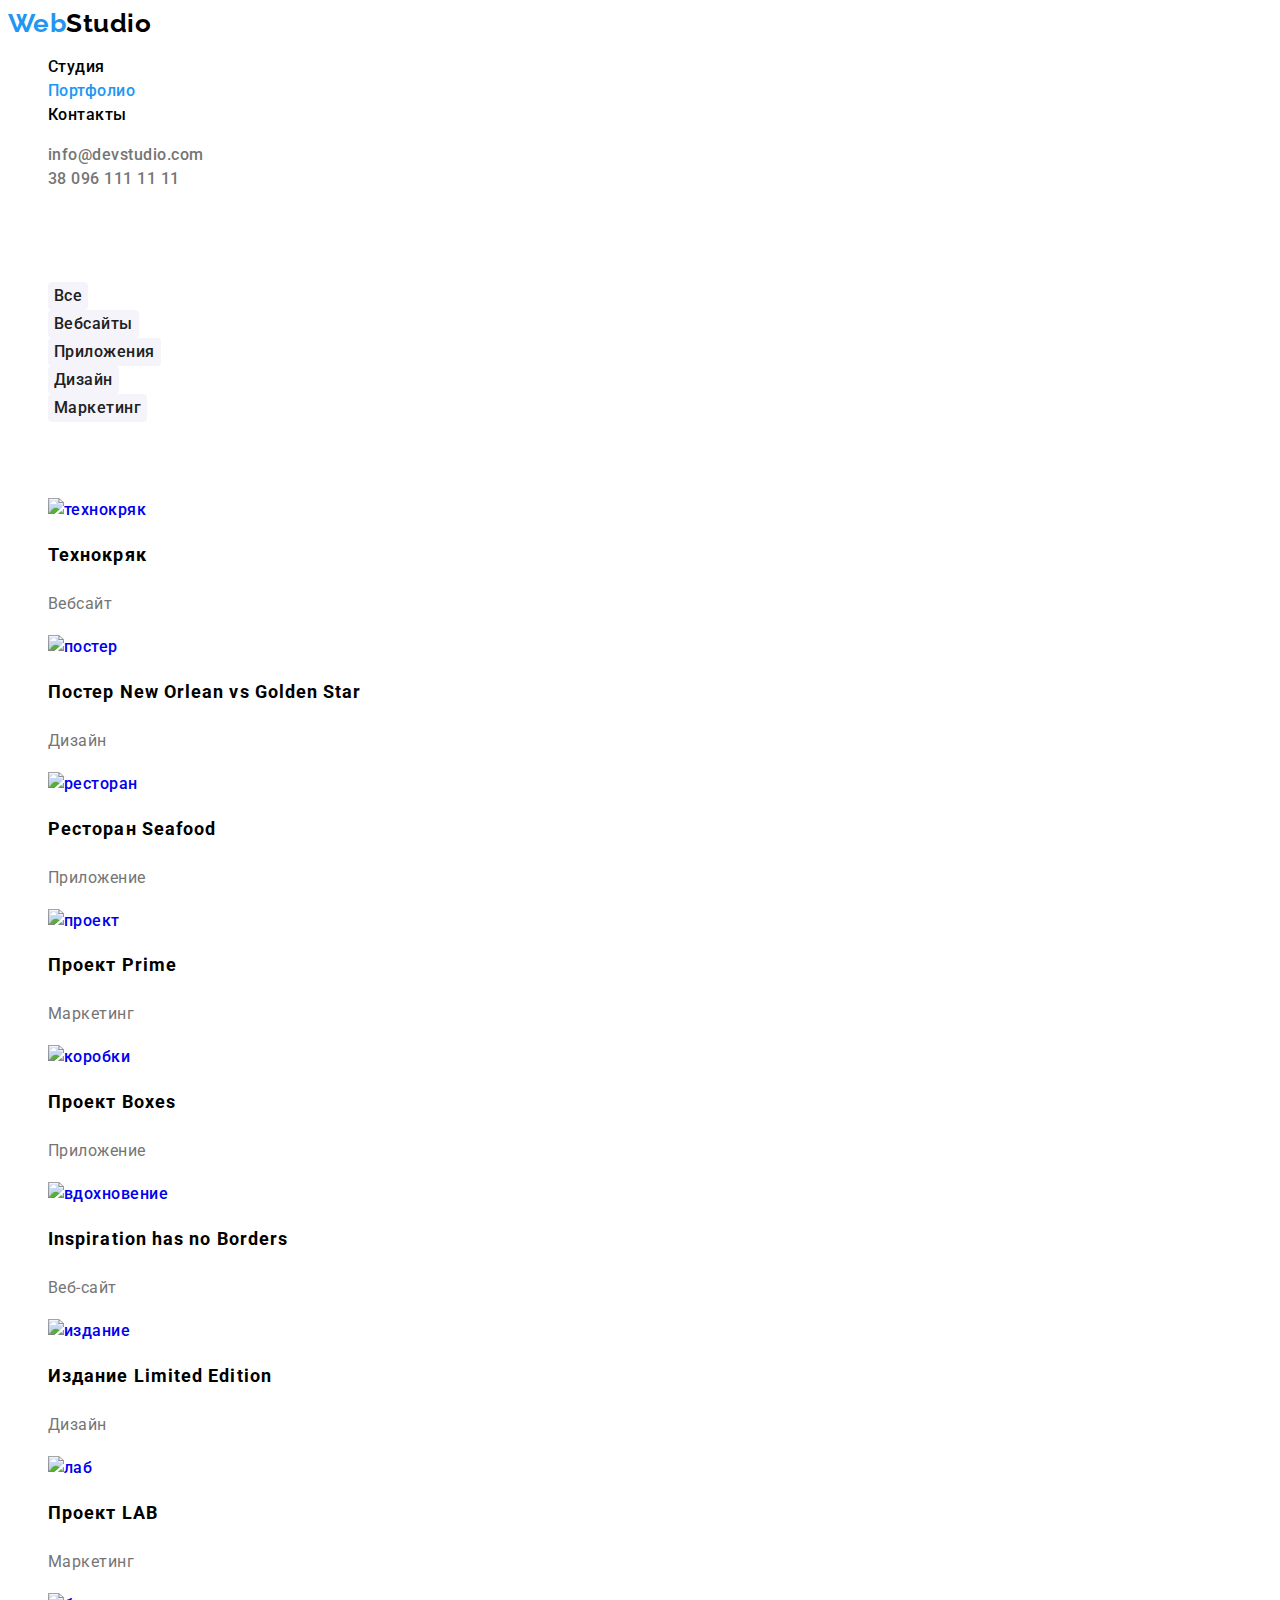
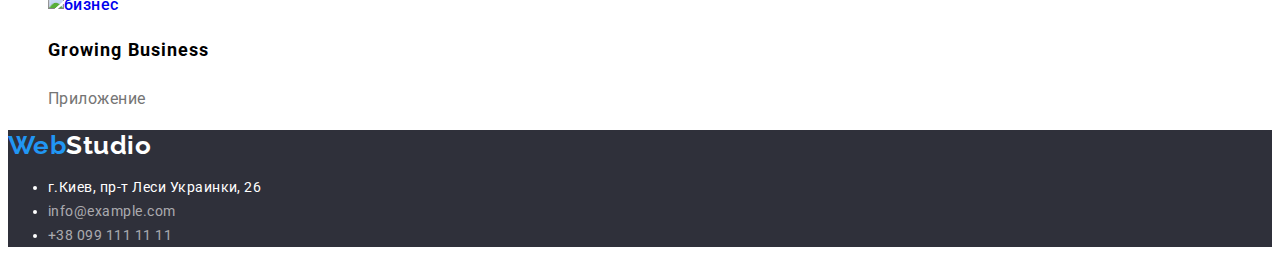
==== portfolio.html @ 47b1049c "generalfixing2" ====
<!DOCTYPE html>
<html lang="ru">
<head>
    <meta charset="UTF-8">
    <meta http-equiv="X-UA-Compatible" content="IE=edge">
    <meta name="viewport" content="width=device-width, initial-scale=1.0">
    <link rel="stylesheet" href="./css/styles.css" />
    <title>Document</title>
    <link rel="preconnect" href="https://fonts.googleapis.com">
    <link rel="preconnect" href="https://fonts.gstatic.com" crossorigin>
    <link href="https://fonts.googleapis.com/css2?family=Raleway:wght@700&family=Roboto:wght@400;500;700;900&display=swap"
        rel="stylesheet">
</head>
<body class="port-body">
    <!--The head of the site-->
    <header class="page-header">
        <nav>
            <a href="/" class="logo-link">
                Web<span class="logo-accent">Studio</span>
            </a>
    
            <ul class="site list">
                <li><a class="site-link" href="./index.html">Студия</a></li>
                <li><a class="site-links current" href="./portfolio.html">Портфолио</a></li>
                <li><a class="site-links" href="/">Контакты</a></li>
            </ul>
    
        </nav>
        <ul class="auth list">
            <li><a class="auth-email" href="info@devstudio.com">info@devstudio.com</a></li>
            <li><a class="auth-phone" href="380961111111">38 096 111 11 11</a></li>
    
        </ul>
    </header>

    <main>
<section>
    <h1 class="visually-hidden">Фильтр</h1>
    <ul class="button-list">
        <li><button type="button" class="port-button">Все</button></li>
        <li><button type="button" class="port-button">Вебсайты</button></li>
        <li><button type="button" class="port-button">Приложения</button></li>
        <li><button type="button" class="port-button">Дизайн</button></li>
        <li><button type="button" class="port-button">Маркетинг</button></li>
    </ul>

    <h2 class="visually-hidden">Примеры работы</h2>
    <ul class="project-list">
    
        <li>
            <a class="link" rel="preconnect" href="/">
                <img src="./images/techno-min.jpg" alt="технокряк" width="370">
                
            
            <h2 class="project-title">
            Технокряк
            </h2>
            <p class="project-p">
            Вебсайт
            </p>
            </a>
        </li>
        <li>
            <a class="link" rel="preconnect" href="/">
                <img src="./images/neworlean-min.jpg" alt="постер" width="370">
                
            
            <h2 class="project-title">
            Постер New Orlean vs Golden Star
            </h2>
            <p class="project-p">
            Дизайн
            </p>
            </a>
        </li>
        <li>
            <a class="link" rel="preconnect" href="/">
                <img src="./images/seafood-min.jpg" alt="ресторан" width="370">
                
            
            <h2 class="project-title">
            Ресторан Seafood
            </h2>
            <p class="project-p">
            Приложение
            </p>
            </a>
        </li>
        <li>
            <a class="link" rel="preconnect" href="/">
                <img src="./images/prime-min.jpg" alt="проект" width="370">
                
            
            <h2 class="project-title">
            Проект Prime
            </h2>
            <p class="project-p">
            Маркетинг
            </p>
            </a>
        </li>
        <li>
            <a class="link" rel="preconnect" href="/">
                <img src="./images/boxes-min.jpg" alt="коробки" width="370">
                
            
            <h2 class="project-title">
            Проект Boxes
            </h2>
            <p class="project-p">
            Приложение
            </p>
            </a>
        </li>
        <li>
            <a class="link" rel="preconnect" href="/">
                <img src="./images/inspiration-min.jpg" alt="вдохновение" width="370">
                
            
            <h2 class="project-title">
            Inspiration has no Borders
            </h2>
            <p class="project-p">
            Веб-сайт
            </p>
            </a>
        </li>
        <li>
            <a class="link" rel="preconnect" href="/">
                <img src="./images/limited-min.jpg" alt="издание" width="370">
                
            
            <h2 class="project-title">
            Издание Limited Edition
            </h2>
            <p class="project-p">
            Дизайн
            </p>
            </a>
        </li>
        <li>
            <a class="link" rel="preconnect" href="/">
                <img src="./images/LAB-min.jpg" alt="лаб" width="370">
                
            
            <h2 class="project-title">
            Проект LAB
            </h2>
            <p class="project-p">
            Маркетинг
            </p>
            </a>
        </li>
        <li>
            <a class="link" rel="preconnect" href="/">
                <img src="./images/business-min.jpg" alt="бизнес" width="370">
        
            
            <h2 class="project-title">
        Growing Business
            </h2>
            <p class="project-p">
        Приложение
            </p>
            </a>
        </li>
    </ul>
</section>
    </main>

    <footer class="footer">
        <a href="/" class="logo-link">
            Web<span class="footer-accent">Studio</span>
        </a>
        <address class="adress">
            <ul>
                <li>
                    <a class="adress-location" href="https://www.figma.com/exit?url=https%3A%2F%2Fbit.ly%2F3pXMvUd"
                        target="_blank" rel="noopener noreferrer">г.Киев, пр-т Леси Украинки, 26</a>
                </li>
                <li>
                    <a class="adress-email" href="info@example.com">info@example.com</a>
                </li>
                <li>
                    <a class="adress-phone" href="380991111111">+38 099 111 11 11</a>
                </li>
            </ul>
        </address>
    </footer>
</body>
</html>
---- css/styles.css ----
:root {
    --primary-text-color: rgba(255, 255, 255, 0.6);
    --title-text-color: #000000;
    --accent-color: #2196F3;
    --hero-button: #ffffff;
    --section-title: #212121;
    --portfolio-button: #F5F4FA;
    --portfolio-text-button: #212121;
    --portfolio-project-p: #757575;
}

.style {
    font-family: 'Roboto';
}

.all-body {
    font-family: 'Roboto';
    font-style: normal;
    font-weight: 500;
    line-height: 1.5;
    letter-spacing: 0.03em;
    background-color: var(--hero-button);
        
}
.port-body {
    font-family: 'Roboto';
        font-style: normal;
        font-weight: 500;
        font-size: 16px;
        line-height: 1.5;
        letter-spacing: 0.03em;
    
        
}
.page-header {
    
    background-color: var(--hero-button);
}
.logo-link {
        
        
        font-family: 'Raleway';
        font-style: normal;
        font-weight: 700;
        font-size: 26px;
        line-height: 31px;
        
        
        
        text-decoration: none;
        color:var(--accent-color);
}
.logo-accent {
    
        width: 145px;
        height: 31px;
        left: 215px;
        top: 24px;

        font-family: 'Raleway';
        font-style: normal;
        font-weight: 700;
        font-size: 26px;
        line-height: 31px;

    
        color: var(--title-text-color);
}


.auth-list {
    font-family: 'Roboto';
    font-style: normal;
    font-size: 14px;
    line-height: 16px;
    letter-spacing: 0.02em;
    color: var(--title-text-color);
    text-decoration: none;
    list-style: none
}
.auth-email {
    color: #757575;
        text-decoration: none;
}
.auth-email:hover, 
.auth-email:focus {
    color: var(--accent-color);
}
.auth-phone {
    color: #757575;
    text-decoration: none;
}
.auth-phone:hover, 
.auth-phone:focus {
    color: var(--accent-color);
}
.list {
    list-style: none;
}
.site-list {
    font-size: 14px;
    line-height: 16px;
    letter-spacing: 0.02em;
    color: var(--title-text-color);
    text-decoration: none;
    list-style: none

}
.site-link{    
    
color: var(--title-text-color);
text-decoration: none;
}
.site-link.current {
    color: var(--accent-color);
}
.site-links {
    color: var(--title-text-color);
    text-decoration: none;
}
.site-links.current {
    color: var(--accent-color);
}
.site-links:hover,
.site-links:focus {
    color: var(--accent-color);
}


   
    .hero {
        
background-color:#2F303A;
    }
    .hero-title {
        font-weight: 900;
        font-size: 44px;
        line-height: 60px;
        text-align: center;
        letter-spacing: 0.06em;
        color: var(--hero-button);
        text-transform: uppercase;
    }
    .hero-button {
        font-family: 'Roboto';
        font-style: normal;
        font-weight: 700;
        font-size: 16px;
        line-height: 30px;
        letter-spacing: 0.03em;
        background-color: var(--portfolio-button) ;
        color: var(--portfolio-text-button);
        border-radius: 4px;
        border: none;
        cursor: pointer;
        
        
    }
        .hero-button:hover, 
        .hero-button:focus {
            font-family: 'Roboto';
            font-style: normal;
            background-color: var(--accent-color);
            color: var(--hero-button);   
            font-size: 16px;
            border-radius: 4px;
            
            
        }
    .features {
        background-color: var(--hero-button);
    }
    .features-list {
    list-style: none
    }   

     .features-title {
        font-weight: 700;
        font-size: 14px;
        line-height: 16px;
        text-transform: uppercase;
        
            
    }
    .features-p {
        
        font-weight: 400;
        font-size: 14px;
        line-height: 24px;
        color: var(--portfolio-project-p);
    }
    .section {
        background-color: var(--hero-button);
    }
    .section-list {
        list-style: none
    }
    .section-title {
        font-weight: 700;
        font-size: 36px;
        line-height: 42px;
        text-align: center;
        color: var(--section-title)
    }
    .command {
        background-color: #F5F4FA;
        color: var(--section-title);
    }
    .command-list {
        list-style: none
    }
    .command-frame {
        text-align: center;
        
    }
    .command-title {
        font-weight: 700;
        font-size: 36px;
        line-height: 42px;
        text-align: center;

        color: var(--section-title)

    }
    .command-worker {
        
        font-size: 16px;
        line-height: 19px;
        
    }
    .command-p {
        font-weight: 400;
        font-size: 16px;
        line-height: 19px;
        color: var(--portfolio-project-p);
    }
    .footer {
        
        background-color: #2F303A;;
        color: var(--hero-button);
    }
    .footer-accent {
        color: var(--hero-button);
    }
    .adress {
        
        font-weight: 400;
        font-size: 14px;
        font-style: normal;
    }
    .adress-list {
        list-style: none
    }
    .adress-location {
        font-weight: 400;
        font-size: 14px;
        line-height: 24px;
        color: var(--hero-button);
        text-decoration: none;
        
    }
    .adress-email, .adress-phone {
        font-weight: 400;
        font-size: 14px;
        line-height: 24px;
        color: var(--primary-text-color);
        text-decoration: none;
        font-style: normal;
    }
        .adress-email:hover,
        .adress-email:focus {
            color: var(--accent-color);
            text-decoration: none;
            font-style: normal;
        }
                .adress-phone:hover,
                .adress-phone:focus {
                    color: var(--accent-color);
                    text-decoration: none;
                    font-style: normal;
                }


    .visually-hidden {
        color: transparent;
    }
    .button-list {
        list-style: none;
    }
    .port-button {
        font-family: 'Roboto';
        font-style: normal;
        font-weight: 500;
        font-size: 16px;
        line-height: 26px;
        letter-spacing: 0.03em;
        background-color: var(--portfolio-button);
        color: var(--portfolio-text-button);
        border-radius: 4px;
        border: none;
        cursor: pointer;
    }
    .port-button:hover,
    .port-button:focus {
        font-family: 'Roboto';
        font-style: normal;
        font-weight: 500;
        font-size: 16px;
        line-height: 26px;
        letter-spacing: 0.03em;
        background-color: var(--accent-color);
        color: var(--hero-button);
        border-radius: 4px;
            border: none;
            cursor: pointer;
    }
    .project-list a{
           
        text-decoration: none;
    }
    .project-list {
        list-style: none
    }
    .project-title {

        font-weight: 700;
        font-size: 18px;
        line-height: 36px;
        color: var(--title-text-color);
        letter-spacing: 0.06em;
        
    }
    .project-p {
        font-weight: 400;
        font-size: 16px;
        line-height: 30px;
        color: var(--portfolio-project-p);
        
        
    }
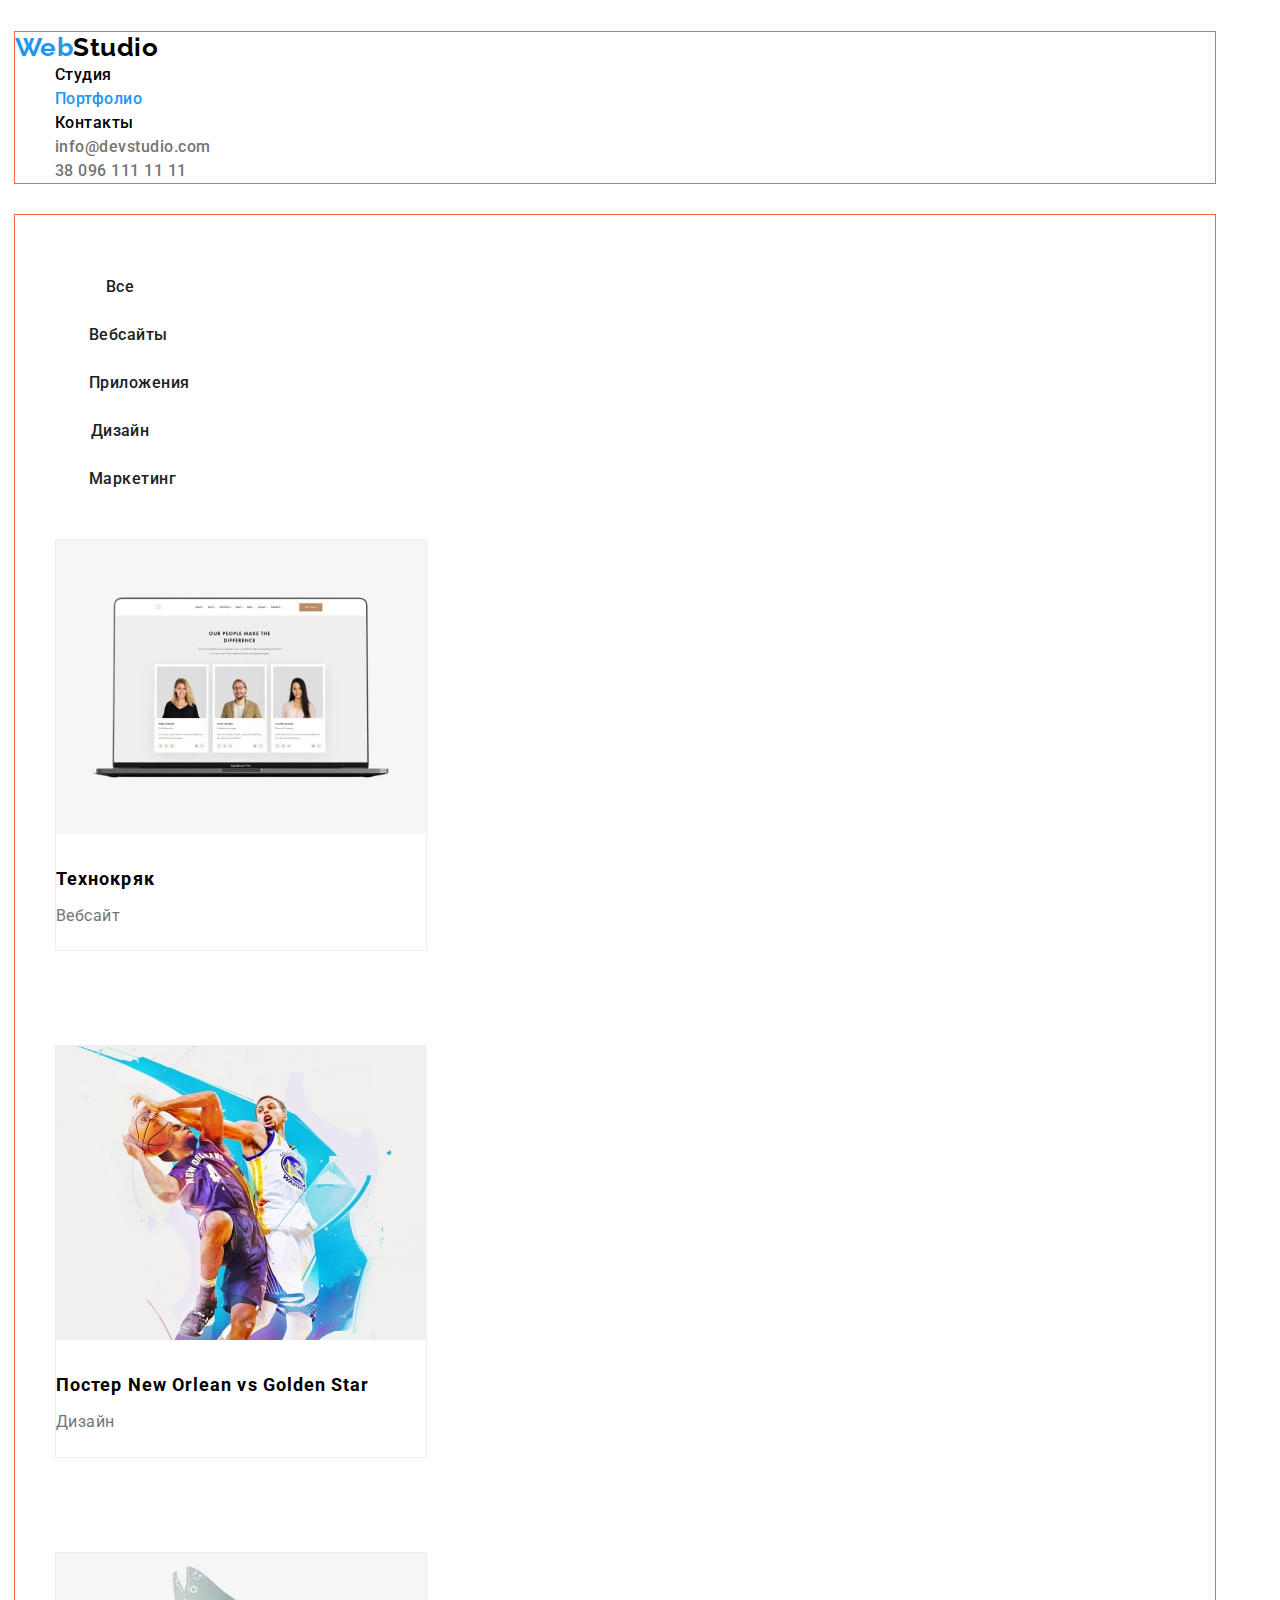
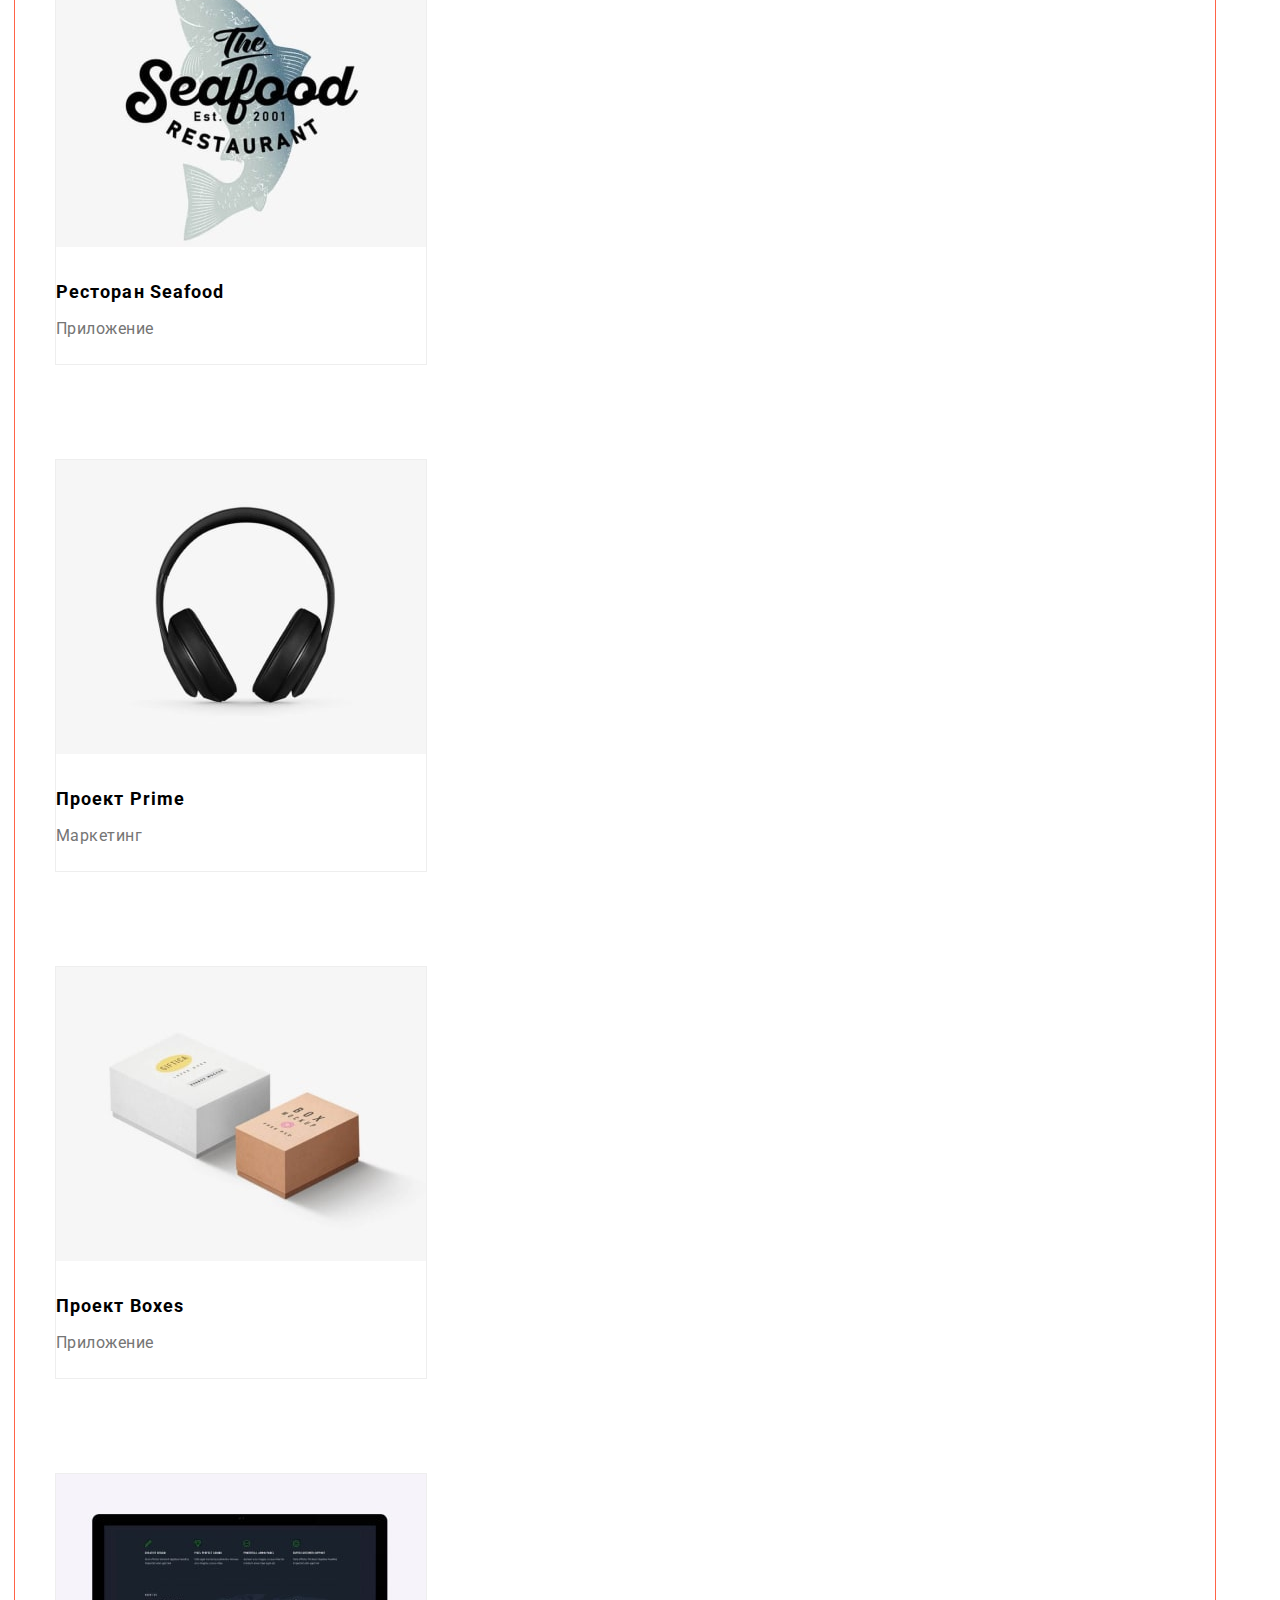
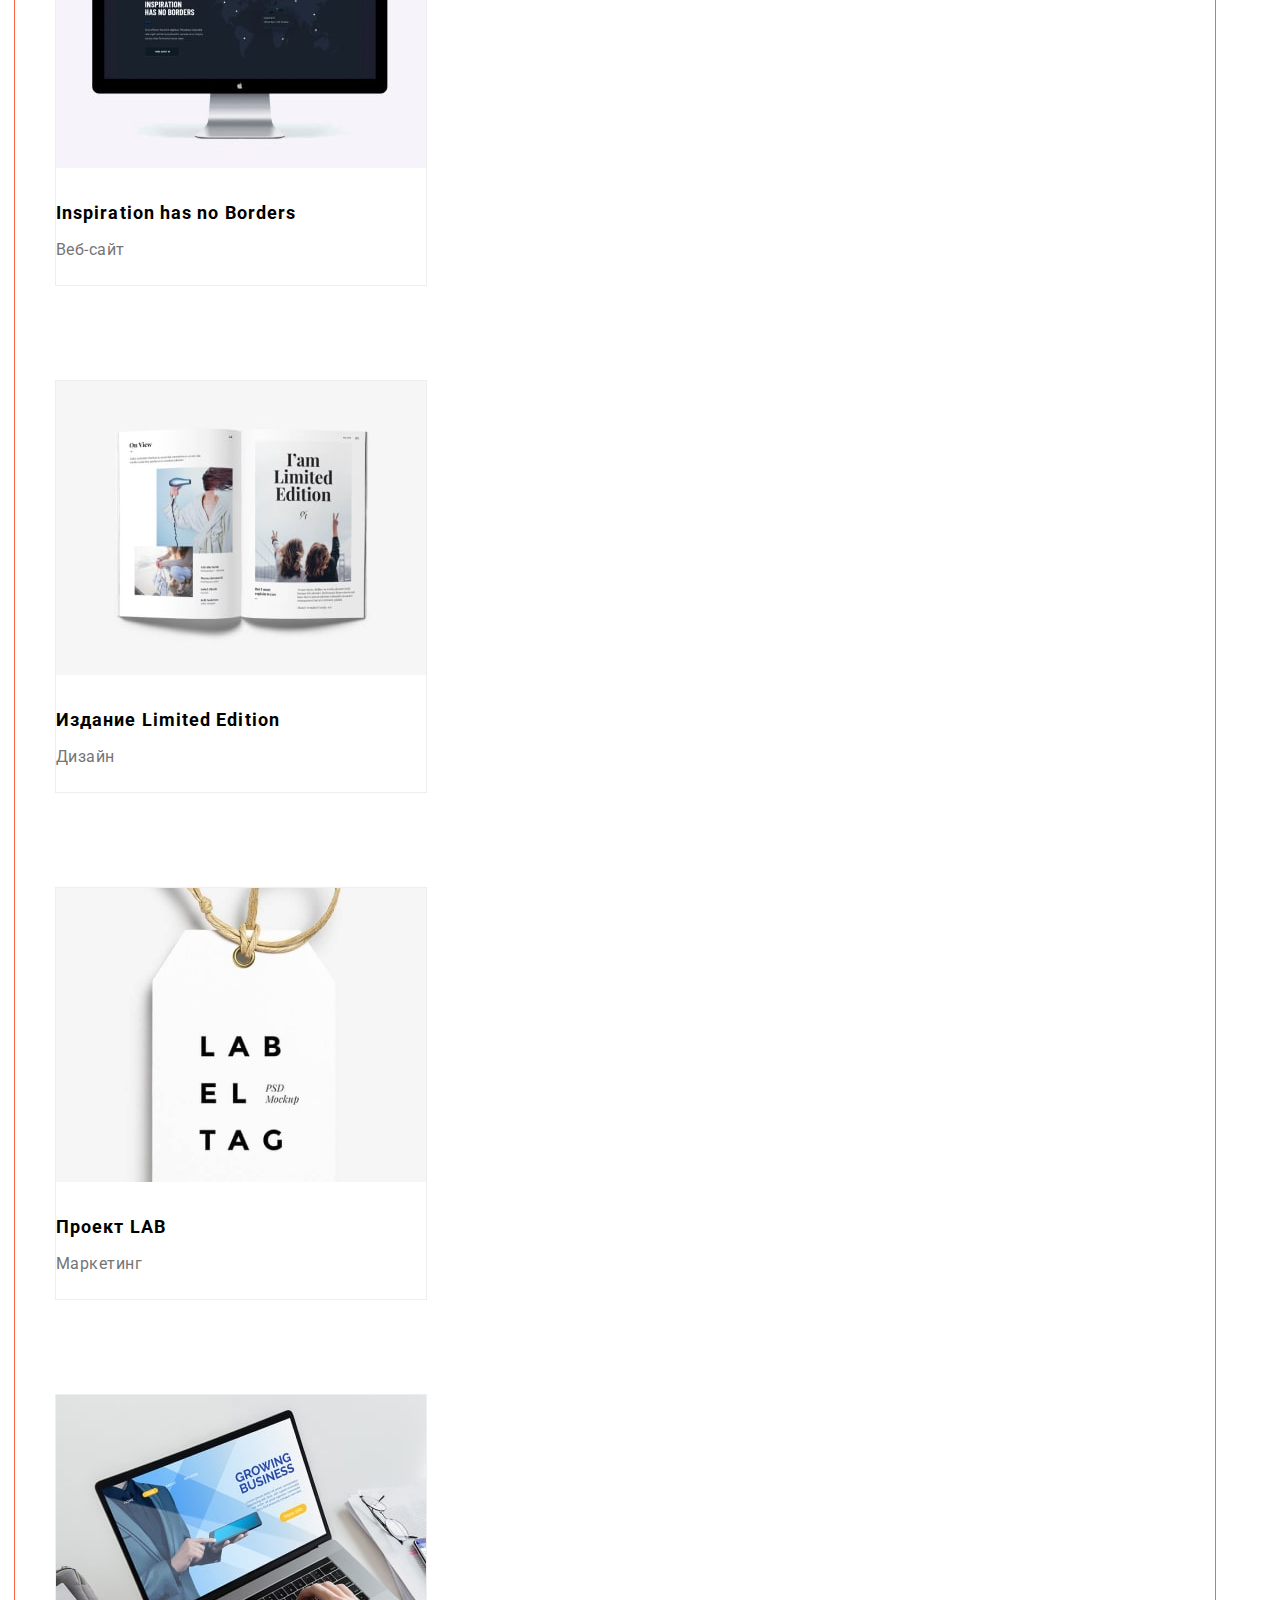
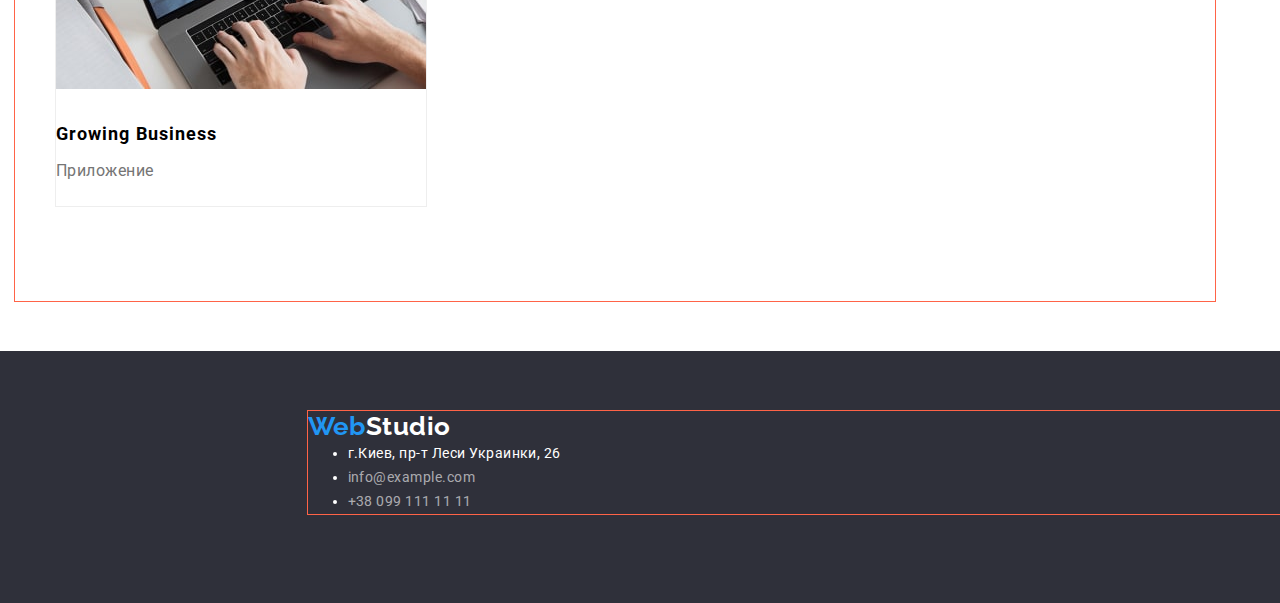
==== commit cd6b79ce: "blockfixing1" ====
--- a/portfolio.html
+++ b/portfolio.html
@@ -1,174 +1,203 @@
 <!DOCTYPE html>
 <html lang="ru">
+
 <head>
     <meta charset="UTF-8">
     <meta http-equiv="X-UA-Compatible" content="IE=edge">
     <meta name="viewport" content="width=device-width, initial-scale=1.0">
-    <link rel="stylesheet" href="./css/styles.css" />
     <title>Document</title>
     <link rel="preconnect" href="https://fonts.googleapis.com">
     <link rel="preconnect" href="https://fonts.gstatic.com" crossorigin>
-    <link href="https://fonts.googleapis.com/css2?family=Raleway:wght@700&family=Roboto:wght@400;500;700;900&display=swap"
+    <link
+        href="https://fonts.googleapis.com/css2?family=Raleway:wght@700&family=Roboto:wght@400;500;700;900&display=swap"
         rel="stylesheet">
+        <link rel="stylesheet" href="https://cdnjs.cloudflare.com/ajax/libs/modern-normalize/1.1.0/modern-normalize.min.css"
+            integrity="sha512-wpPYUAdjBVSE4KJnH1VR1HeZfpl1ub8YT/NKx4PuQ5NmX2tKuGu6U/JRp5y+Y8XG2tV+wKQpNHVUX03MfMFn9Q=="
+            crossorigin="anonymous" referrerpolicy="no-referrer" />
+            <link rel="stylesheet" href="./css/styles.css" />
 </head>
+
 <body class="port-body">
     <!--The head of the site-->
-    <header class="page-header">
+    <header class="port-header">
+        <div class="container">
         <nav>
             <a href="/" class="logo-link">
                 Web<span class="logo-accent">Studio</span>
             </a>
-    
+
             <ul class="site list">
                 <li><a class="site-link" href="./index.html">Студия</a></li>
                 <li><a class="site-links current" href="./portfolio.html">Портфолио</a></li>
                 <li><a class="site-links" href="/">Контакты</a></li>
             </ul>
-    
+
         </nav>
         <ul class="auth list">
             <li><a class="auth-email" href="info@devstudio.com">info@devstudio.com</a></li>
             <li><a class="auth-phone" href="380961111111">38 096 111 11 11</a></li>
-    
+
         </ul>
+        </div>
     </header>
 
     <main>
-<section>
-    <h1 class="visually-hidden">Фильтр</h1>
-    <ul class="button-list">
-        <li><button type="button" class="port-button">Все</button></li>
-        <li><button type="button" class="port-button">Вебсайты</button></li>
-        <li><button type="button" class="port-button">Приложения</button></li>
-        <li><button type="button" class="port-button">Дизайн</button></li>
-        <li><button type="button" class="port-button">Маркетинг</button></li>
-    </ul>
-
-    <h2 class="visually-hidden">Примеры работы</h2>
-    <ul class="project-list">
-    
-        <li>
-            <a class="link" rel="preconnect" href="/">
-                <img src="./images/techno-min.jpg" alt="технокряк" width="370">
-                
-            
-            <h2 class="project-title">
-            Технокряк
-            </h2>
-            <p class="project-p">
-            Вебсайт
-            </p>
-            </a>
-        </li>
-        <li>
-            <a class="link" rel="preconnect" href="/">
-                <img src="./images/neworlean-min.jpg" alt="постер" width="370">
-                
-            
-            <h2 class="project-title">
-            Постер New Orlean vs Golden Star
-            </h2>
-            <p class="project-p">
-            Дизайн
-            </p>
-            </a>
-        </li>
-        <li>
-            <a class="link" rel="preconnect" href="/">
-                <img src="./images/seafood-min.jpg" alt="ресторан" width="370">
-                
-            
-            <h2 class="project-title">
-            Ресторан Seafood
-            </h2>
-            <p class="project-p">
-            Приложение
-            </p>
-            </a>
-        </li>
-        <li>
-            <a class="link" rel="preconnect" href="/">
-                <img src="./images/prime-min.jpg" alt="проект" width="370">
-                
-            
-            <h2 class="project-title">
-            Проект Prime
-            </h2>
-            <p class="project-p">
-            Маркетинг
-            </p>
-            </a>
-        </li>
-        <li>
-            <a class="link" rel="preconnect" href="/">
-                <img src="./images/boxes-min.jpg" alt="коробки" width="370">
-                
-            
-            <h2 class="project-title">
-            Проект Boxes
-            </h2>
-            <p class="project-p">
-            Приложение
-            </p>
-            </a>
-        </li>
-        <li>
-            <a class="link" rel="preconnect" href="/">
-                <img src="./images/inspiration-min.jpg" alt="вдохновение" width="370">
-                
-            
-            <h2 class="project-title">
-            Inspiration has no Borders
-            </h2>
-            <p class="project-p">
-            Веб-сайт
-            </p>
-            </a>
-        </li>
-        <li>
-            <a class="link" rel="preconnect" href="/">
-                <img src="./images/limited-min.jpg" alt="издание" width="370">
-                
-            
-            <h2 class="project-title">
-            Издание Limited Edition
-            </h2>
-            <p class="project-p">
-            Дизайн
-            </p>
-            </a>
-        </li>
-        <li>
-            <a class="link" rel="preconnect" href="/">
-                <img src="./images/LAB-min.jpg" alt="лаб" width="370">
-                
-            
-            <h2 class="project-title">
-            Проект LAB
-            </h2>
-            <p class="project-p">
-            Маркетинг
-            </p>
-            </a>
-        </li>
-        <li>
-            <a class="link" rel="preconnect" href="/">
-                <img src="./images/business-min.jpg" alt="бизнес" width="370">
-        
-            
-            <h2 class="project-title">
-        Growing Business
-            </h2>
-            <p class="project-p">
-        Приложение
-            </p>
-            </a>
-        </li>
-    </ul>
-</section>
+        <section class="button-section">
+            <div class="container">
+            <h1 class="visually-hidden">Фильтр</h1>
+            <ul class="button-list">
+                <li><button type="button" class="port-button">Все</button></li>
+                <li><button type="button" class="port-button">Вебсайты</button></li>
+                <li><button type="button" class="port-button">Приложения</button></li>
+                <li><button type="button" class="port-button">Дизайн</button></li>
+                <li><button type="button" class="port-button">Маркетинг</button></li>
+            </ul>
+
+            <h2 class="visually-hidden">Примеры работы</h2>
+            <ul class="project-list">
+
+                <li>
+                    <div class="port-frame">
+                    <a class="link" rel="preconnect" href="/">
+                        <img class="port-img" src="./images/techno-min.jpg" alt="технокряк" width="370">
+
+
+                        <h2 class="project-title">
+                            Технокряк
+                        </h2>
+                        <p class="project-p">
+                            Вебсайт
+                        </p>
+                    </a>
+                    </div>
+                </li>
+                <li>
+                    <div class="port-frame">
+                    <a class="link" rel="preconnect" href="/">
+                        <img class="port-img" src="./images/neworlean-min.jpg" alt="постер" width="370">
+
+
+                        <h2 class="project-title">
+                            Постер New Orlean vs Golden Star
+                        </h2>
+                        <p class="project-p">
+                            Дизайн
+                        </p>
+                    </a>
+                    </div>
+                </li>
+                <li>
+                    <div class="port-frame">
+                    <a class="link" rel="preconnect" href="/">
+                        <img class="port-img" src="./images/seafood-min.jpg" alt="ресторан" width="370">
+
+
+                        <h2 class="project-title">
+                            Ресторан Seafood
+                        </h2>
+                        <p class="project-p">
+                            Приложение
+                        </p>
+                    </a>
+                    </div>
+                </li>
+                <li>
+                    <div class="port-frame">
+                    <a class="link" rel="preconnect" href="/">
+                        <img class="port-img" src="./images/prime-min.jpg" alt="проект" width="370">
+
+
+                        <h2 class="project-title">
+                            Проект Prime
+                        </h2>
+                        <p class="project-p">
+                            Маркетинг
+                        </p>
+                    </a>
+                    </div>
+                </li>
+                <li>
+                    <div class="port-frame">
+                    <a class="link" rel="preconnect" href="/">
+                        <img class="port-img" src="./images/boxes-min.jpg" alt="коробки" width="370">
+
+
+                        <h2 class="project-title">
+                            Проект Boxes
+                        </h2>
+                        <p class="project-p">
+                            Приложение
+                        </p>
+                    </a>
+                    </div>
+                </li>
+                <li>
+                    <div class="port-frame">
+                    <a class="link" rel="preconnect" href="/">
+                        <img class="port-img" src="./images/inspiration-min.jpg" alt="вдохновение" width="370">
+
+
+                        <h2 class="project-title">
+                            Inspiration has no Borders
+                        </h2>
+                        <p class="project-p">
+                            Веб-сайт
+                        </p>
+                    </a>
+                    </div>
+                </li>
+                <li>
+                    <div class="port-frame">
+                    <a class="link" rel="preconnect" href="/">
+                        <img class="port-img" src="./images/limited-min.jpg" alt="издание" width="370">
+
+
+                        <h2 class="project-title">
+                            Издание Limited Edition
+                        </h2>
+                        <p class="project-p">
+                            Дизайн
+                        </p>
+                    </a>
+                    </div>
+                </li>
+                <li>
+                    <div class="port-frame">
+                    <a class="link" rel="preconnect" href="/">
+                        <img class="port-img" src="./images/LAB-min.jpg" alt="лаб" width="370">
+
+
+                        <h2 class="project-title">
+                            Проект LAB
+                        </h2>
+                        <p class="project-p">
+                            Маркетинг
+                        </p>
+                    </a>
+                    </div>
+                </li>
+                <li>
+                    <div class="port-frame">
+                    <a class="link" rel="preconnect" href="/">
+                        <img class="port-img" src="./images/business-min.jpg" alt="бизнес" width="370">
+
+
+                        <h2 class="project-title">
+                            Growing Business
+                        </h2>
+                        <p class="project-p">
+                            Приложение
+                        </p>
+                    </a>
+                    </div>
+                </li>
+            </ul>
+            </div>
+        </section>
     </main>
 
     <footer class="footer">
+        <div class="container">
         <a href="/" class="logo-link">
             Web<span class="footer-accent">Studio</span>
         </a>
@@ -186,6 +215,8 @@
                 </li>
             </ul>
         </address>
+        </div>
     </footer>
 </body>
+
 </html>--- a/css/styles.css
+++ b/css/styles.css
@@ -9,333 +9,522 @@
     --portfolio-project-p: #757575;
 }
 
+html {
+    box-sizing: border-box;
+}
+
+*,
+*::before,
+*::after {
+    box-sizing: inherit;
+}
+
 .style {
     font-family: 'Roboto';
 }
 
 .all-body {
+    width: 1600px;
+    margin: 0;
+    padding-left: 15px;
+    padding-right: 15px;
     font-family: 'Roboto';
     font-style: normal;
     font-weight: 500;
     line-height: 1.5;
     letter-spacing: 0.03em;
     background-color: var(--hero-button);
-        
-}
+    margin-left: 100px;
+
+}
+
 .port-body {
+    width: 1230px;
+    margin: 0;
     font-family: 'Roboto';
-        font-style: normal;
-        font-weight: 500;
-        font-size: 16px;
-        line-height: 1.5;
-        letter-spacing: 0.03em;
-    
-        
-}
+    font-style: normal;
+    font-weight: 500;
+    font-size: 16px;
+    line-height: 1.5;
+    letter-spacing: 0.03em;
+
+
+}
+
+h1,
+h2,
+h3,
+h4,
+h5,
+h6 {
+    margin-top: 0px;
+    margin-bottom: 0px;
+}
+p, ul {
+    margin-top: 0px;
+    margin-bottom: 0px;
+}
+
 .page-header {
-    
-    background-color: var(--hero-button);
-}
+    width: 1600px;
+    padding-top: 32px;
+    padding-bottom: 32px;
+}
+
 .logo-link {
-        
-        
-        font-family: 'Raleway';
-        font-style: normal;
-        font-weight: 700;
-        font-size: 26px;
-        line-height: 31px;
-        
-        
-        
-        text-decoration: none;
-        color:var(--accent-color);
-}
+
+
+    font-family: 'Raleway';
+    font-style: normal;
+    font-weight: 700;
+    font-size: 26px;
+    line-height: 1.19;
+    text-decoration: none;
+    color: var(--accent-color);
+    margin-top: 24px;
+}
+
 .logo-accent {
-    
-        width: 145px;
-        height: 31px;
-        left: 215px;
-        top: 24px;
-
-        font-family: 'Raleway';
-        font-style: normal;
-        font-weight: 700;
-        font-size: 26px;
-        line-height: 31px;
-
-    
-        color: var(--title-text-color);
+
+
+    font-family: 'Raleway', sans-serif;
+    font-style: normal;
+    font-weight: 700;
+    font-size: 26px;
+    line-height: 1.19;
+    color: var(--title-text-color);
+    margin-top: 24px;
 }
 
 
 .auth-list {
-    font-family: 'Roboto';
-    font-style: normal;
-    font-size: 14px;
-    line-height: 16px;
+    font-family: 'Roboto', sans-serif;
+    font-style: normal;
+    font-size: 14px;
     letter-spacing: 0.02em;
     color: var(--title-text-color);
     text-decoration: none;
     list-style: none
 }
+
 .auth-email {
+    line-height: 1.14;
     color: #757575;
-        text-decoration: none;
-}
-.auth-email:hover, 
+    text-decoration: none;
+}
+
+.auth-email:hover,
 .auth-email:focus {
     color: var(--accent-color);
 }
+
 .auth-phone {
+    line-height: 1.14;
     color: #757575;
     text-decoration: none;
 }
-.auth-phone:hover, 
+
+.auth-phone:hover,
 .auth-phone:focus {
     color: var(--accent-color);
 }
+
 .list {
     list-style: none;
 }
+
 .site-list {
     font-size: 14px;
-    line-height: 16px;
     letter-spacing: 0.02em;
     color: var(--title-text-color);
     text-decoration: none;
     list-style: none
-
-}
-.site-link{    
-    
-color: var(--title-text-color);
-text-decoration: none;
-}
+}
+
+.site-link {
+    line-height: 1.14;
+    color: var(--title-text-color);
+    text-decoration: none;
+}
+
 .site-link.current {
     color: var(--accent-color);
 }
+
 .site-links {
+    line-height: 1.14;
     color: var(--title-text-color);
     text-decoration: none;
 }
+
 .site-links.current {
     color: var(--accent-color);
 }
+
 .site-links:hover,
 .site-links:focus {
     color: var(--accent-color);
 }
 
-
-   
-    .hero {
-        
-background-color:#2F303A;
-    }
-    .hero-title {
-        font-weight: 900;
-        font-size: 44px;
-        line-height: 60px;
-        text-align: center;
-        letter-spacing: 0.06em;
-        color: var(--hero-button);
-        text-transform: uppercase;
-    }
-    .hero-button {
-        font-family: 'Roboto';
-        font-style: normal;
-        font-weight: 700;
-        font-size: 16px;
-        line-height: 30px;
-        letter-spacing: 0.03em;
-        background-color: var(--portfolio-button) ;
-        color: var(--portfolio-text-button);
-        border-radius: 4px;
-        border: none;
-        cursor: pointer;
-        
-        
-    }
-        .hero-button:hover, 
-        .hero-button:focus {
-            font-family: 'Roboto';
-            font-style: normal;
-            background-color: var(--accent-color);
-            color: var(--hero-button);   
-            font-size: 16px;
-            border-radius: 4px;
-            
-            
-        }
-    .features {
-        background-color: var(--hero-button);
-    }
-    .features-list {
-    list-style: none
-    }   
-
-     .features-title {
-        font-weight: 700;
-        font-size: 14px;
-        line-height: 16px;
-        text-transform: uppercase;
-        
-            
-    }
-    .features-p {
-        
-        font-weight: 400;
-        font-size: 14px;
-        line-height: 24px;
-        color: var(--portfolio-project-p);
-    }
-    .section {
-        background-color: var(--hero-button);
-    }
-    .section-list {
-        list-style: none
-    }
-    .section-title {
-        font-weight: 700;
-        font-size: 36px;
-        line-height: 42px;
-        text-align: center;
-        color: var(--section-title)
-    }
-    .command {
-        background-color: #F5F4FA;
-        color: var(--section-title);
-    }
-    .command-list {
-        list-style: none
-    }
-    .command-frame {
-        text-align: center;
-        
-    }
-    .command-title {
-        font-weight: 700;
-        font-size: 36px;
-        line-height: 42px;
-        text-align: center;
-
-        color: var(--section-title)
-
-    }
-    .command-worker {
-        
-        font-size: 16px;
-        line-height: 19px;
-        
-    }
-    .command-p {
-        font-weight: 400;
-        font-size: 16px;
-        line-height: 19px;
-        color: var(--portfolio-project-p);
-    }
-    .footer {
-        
-        background-color: #2F303A;;
-        color: var(--hero-button);
-    }
-    .footer-accent {
-        color: var(--hero-button);
-    }
-    .adress {
-        
-        font-weight: 400;
-        font-size: 14px;
-        font-style: normal;
-    }
-    .adress-list {
-        list-style: none
-    }
-    .adress-location {
-        font-weight: 400;
-        font-size: 14px;
-        line-height: 24px;
-        color: var(--hero-button);
-        text-decoration: none;
-        
-    }
-    .adress-email, .adress-phone {
-        font-weight: 400;
-        font-size: 14px;
-        line-height: 24px;
-        color: var(--primary-text-color);
-        text-decoration: none;
-        font-style: normal;
-    }
-        .adress-email:hover,
-        .adress-email:focus {
-            color: var(--accent-color);
-            text-decoration: none;
-            font-style: normal;
-        }
-                .adress-phone:hover,
-                .adress-phone:focus {
-                    color: var(--accent-color);
-                    text-decoration: none;
-                    font-style: normal;
-                }
-
-
-    .visually-hidden {
-        color: transparent;
-    }
-    .button-list {
-        list-style: none;
-    }
-    .port-button {
-        font-family: 'Roboto';
-        font-style: normal;
-        font-weight: 500;
-        font-size: 16px;
-        line-height: 26px;
-        letter-spacing: 0.03em;
-        background-color: var(--portfolio-button);
-        color: var(--portfolio-text-button);
-        border-radius: 4px;
-        border: none;
-        cursor: pointer;
-    }
-    .port-button:hover,
-    .port-button:focus {
-        font-family: 'Roboto';
-        font-style: normal;
-        font-weight: 500;
-        font-size: 16px;
-        line-height: 26px;
-        letter-spacing: 0.03em;
-        background-color: var(--accent-color);
-        color: var(--hero-button);
-        border-radius: 4px;
-            border: none;
-            cursor: pointer;
-    }
-    .project-list a{
-           
-        text-decoration: none;
-    }
-    .project-list {
-        list-style: none
-    }
-    .project-title {
-
-        font-weight: 700;
-        font-size: 18px;
-        line-height: 36px;
-        color: var(--title-text-color);
-        letter-spacing: 0.06em;
-        
-    }
-    .project-p {
-        font-weight: 400;
-        font-size: 16px;
-        line-height: 30px;
-        color: var(--portfolio-project-p);
-        
-        
-    }
-    +.container {
+    margin-left: auto;
+    margin-right: auto;
+    width: 1440px;
+
+}
+
+.hero {
+    width: 1600px;
+    background-color: #2F303A;
+    margin-bottom: 94px;
+    text-align: center;
+    padding-bottom: 200px;
+}
+
+.hero-title {
+    padding-top: 200px;
+    margin-bottom: 0;
+    font-weight: 900;
+    font-size: 44px;
+    line-height: 1.36;
+    letter-spacing: 0.06em;
+    color: var(--hero-button);
+    text-transform: uppercase;
+    margin-bottom: 30px;
+}
+
+.hero-button {
+    font-family: 'Roboto';
+    font-style: normal;
+    font-weight: 700;
+    font-size: 16px;
+    line-height: 1.87;
+    letter-spacing: 0.03em;
+    background-color: var(--hero-button);
+    color: var(--portfolio-text-button);
+    display: inline-block;
+    border-radius: 4px;
+    padding: 11px 34px;
+    min-width: 130px;
+    border: none;
+
+    cursor: pointer;
+
+
+}
+
+.hero-button:hover,
+.hero-button:focus {
+    font-family: 'Roboto';
+    font-style: normal;
+    background-color: var(--accent-color);
+    color: var(--hero-button);
+    font-size: 16px;
+    border-radius: 4px;
+
+
+}
+
+.container {
+    width: 1200px;
+    padding-left: 15;
+    padding-right: 15;
+    margin: 0 auto;
+    
+    outline: 1px solid tomato;
+    
+
+}
+
+.features {
+    background-color: var(--hero-button);
+    width: 1600px;
+    margin-bottom: 94px;
+
+}
+
+.features-list {
+    list-style: none
+}
+
+.features-title {
+    font-weight: 700;
+    font-size: 14px;
+    line-height: 1.14;
+    text-transform: uppercase;
+    margin-top: 0px;
+    margin-bottom: 10px;
+
+
+
+}
+
+.features-p {
+
+    font-weight: 400;
+    font-size: 14px;
+    line-height: 1.71;
+    color: var(--portfolio-project-p);
+
+}
+
+.section {
+    background-color: var(--hero-button);
+    width: 1600px;
+    padding-bottom: 92px;
+    text-align: center;
+
+}
+
+.section-title {
+    font-weight: 700;
+    font-size: 36px;
+    line-height: 1.16;
+    text-align: center;
+    color: var(--section-title);
+    margin-bottom: 50px;
+
+}
+
+.section-list {
+    list-style: none
+}
+
+.section-img {
+    display: block;
+    margin-bottom: 30px;
+}
+
+.command {
+    width: 1600px;
+    background-color: #F5F4FA;
+    color: var(--section-title);
+    padding-bottom: 94px;
+    text-align: center;
+    padding-bottom: 94px;
+
+}
+
+.command-list {
+    list-style: none
+}
+
+.command-frame {
+    background-color: var(--hero-button);
+    margin-bottom: 94px;
+    display: inline-block;
+    box-sizing: content-box;
+    box-shadow: 0px 1px 3px rgba(0, 0, 0, 0.12), 0px 1px 1px rgba(0, 0, 0, 0.14), 0px 2px 1px rgba(0, 0, 0, 0.2);
+    border-radius: 0px 0px 4px 4px;
+}
+
+.command-img {
+    display: block;
+    margin-bottom: 30px;
+}
+
+.command-title {
+    font-weight: 700;
+    font-size: 36px;
+    line-height: 1.16;
+
+
+    color: var(--section-title);
+    padding-top: 94px;
+    margin-bottom: 50px;
+
+}
+
+.command-worker {
+
+    font-size: 16px;
+    line-height: 1.18;
+    margin-bottom: 10px;
+
+
+}
+
+.command-p {
+    font-weight: 400;
+    font-size: 16px;
+    line-height: 1.18;
+    color: var(--portfolio-project-p);
+    margin-bottom: 30px;
+}
+
+.footer {
+    position: absolute;
+    width: 1600px;
+    height: 252px;
+    padding-top: 60px;
+    padding-left: 215px;
+    background-color: #2F303A;
+    ;
+    color: var(--hero-button);
+}
+
+.footer-logo {
+    font-family: 'Raleway';
+    font-style: normal;
+    font-weight: 700;
+    font-size: 26px;
+    line-height: 1.19;
+
+    text-decoration: none;
+    color: var(--accent-color);
+    padding-left: 35px;
+    margin-top: 60px;
+    margin-bottom: 20px;
+}
+
+.footer-accent {
+    font-family: 'Raleway', sans-serif;
+    font-style: normal;
+    font-weight: 700;
+    font-size: 26px;
+    line-height: 1.19;
+    color: var(--hero-button);
+    margin-top: 60px;
+    margin-bottom: 20px;
+}
+
+
+.adress {
+
+    font-weight: 400;
+    font-size: 14px;
+    font-style: normal;
+
+
+}
+
+.adress-list {
+    list-style: none
+}
+
+.adress-location {
+    font-weight: 400;
+    font-size: 14px;
+    line-height: 1.71;
+    color: var(--hero-button);
+    text-decoration: none;
+    margin-bottom: 9px;
+
+}
+
+.adress-email {
+    font-weight: 400;
+    font-size: 14px;
+    line-height: 1.71;
+    color: var(--primary-text-color);
+    text-decoration: none;
+    font-style: normal;
+    margin-bottom: 9px;
+}
+
+.adress-phone {
+    font-weight: 400;
+    font-size: 14px;
+    line-height: 1.71;
+    color: var(--primary-text-color);
+    text-decoration: none;
+    font-style: normal;
+    margin-bottom: 60px;
+}
+
+.adress-email:hover,
+.adress-email:focus {
+    color: var(--accent-color);
+    text-decoration: none;
+    font-style: normal;
+}
+
+.adress-phone:hover,
+.adress-phone:focus {
+    color: var(--accent-color);
+    text-decoration: none;
+    font-style: normal;
+}
+
+
+.visually-hidden {
+    color: transparent;
+}
+
+.button-list {
+    list-style: none;
+}
+
+.port-header {
+    width: 1230px;
+    padding-top: 32px;
+    padding-bottom: 32px;
+    
+}
+.button-section {
+    margin-bottom: 50px;
+}
+.port-button {
+    font-family: 'Roboto';
+    font-style: normal;
+    font-weight: 500;
+    font-size: 16px;
+    line-height: 1.62;
+    letter-spacing: 0.03em;
+    background-color: var(--hero-button);
+    color: var(--portfolio-text-button);
+    border-radius: 4px;
+    padding: 11px 34px;
+    min-width: 130px;
+    border: none;
+    cursor: pointer;
+}
+
+.port-button:hover,
+.port-button:focus {
+    
+    background-color: var(--accent-color);
+    color: var(--hero-button);
+    
+}
+.port-frame {
+    background-color: var(--hero-button);
+    margin-bottom: 94px;
+    display: inline-block;
+    box-sizing: content-box;
+    border: 1px solid #EEEEEE;
+}
+
+.project-list a {
+
+    text-decoration: none;
+}
+
+.project-list {
+    list-style: none
+}
+.port-img {
+    margin-bottom: 20px;
+}
+
+.project-title {
+
+    font-weight: 700;
+    font-size: 18px;
+    line-height: 2;
+    color: var(--title-text-color);
+    letter-spacing: 0.06em;
+    margin-bottom: 4px;
+    
+
+}
+
+.project-p {
+    font-weight: 400;
+    font-size: 16px;
+    line-height: 1.87;
+    color: var(--portfolio-project-p);
+    margin-bottom: 20px;
+    
+
+}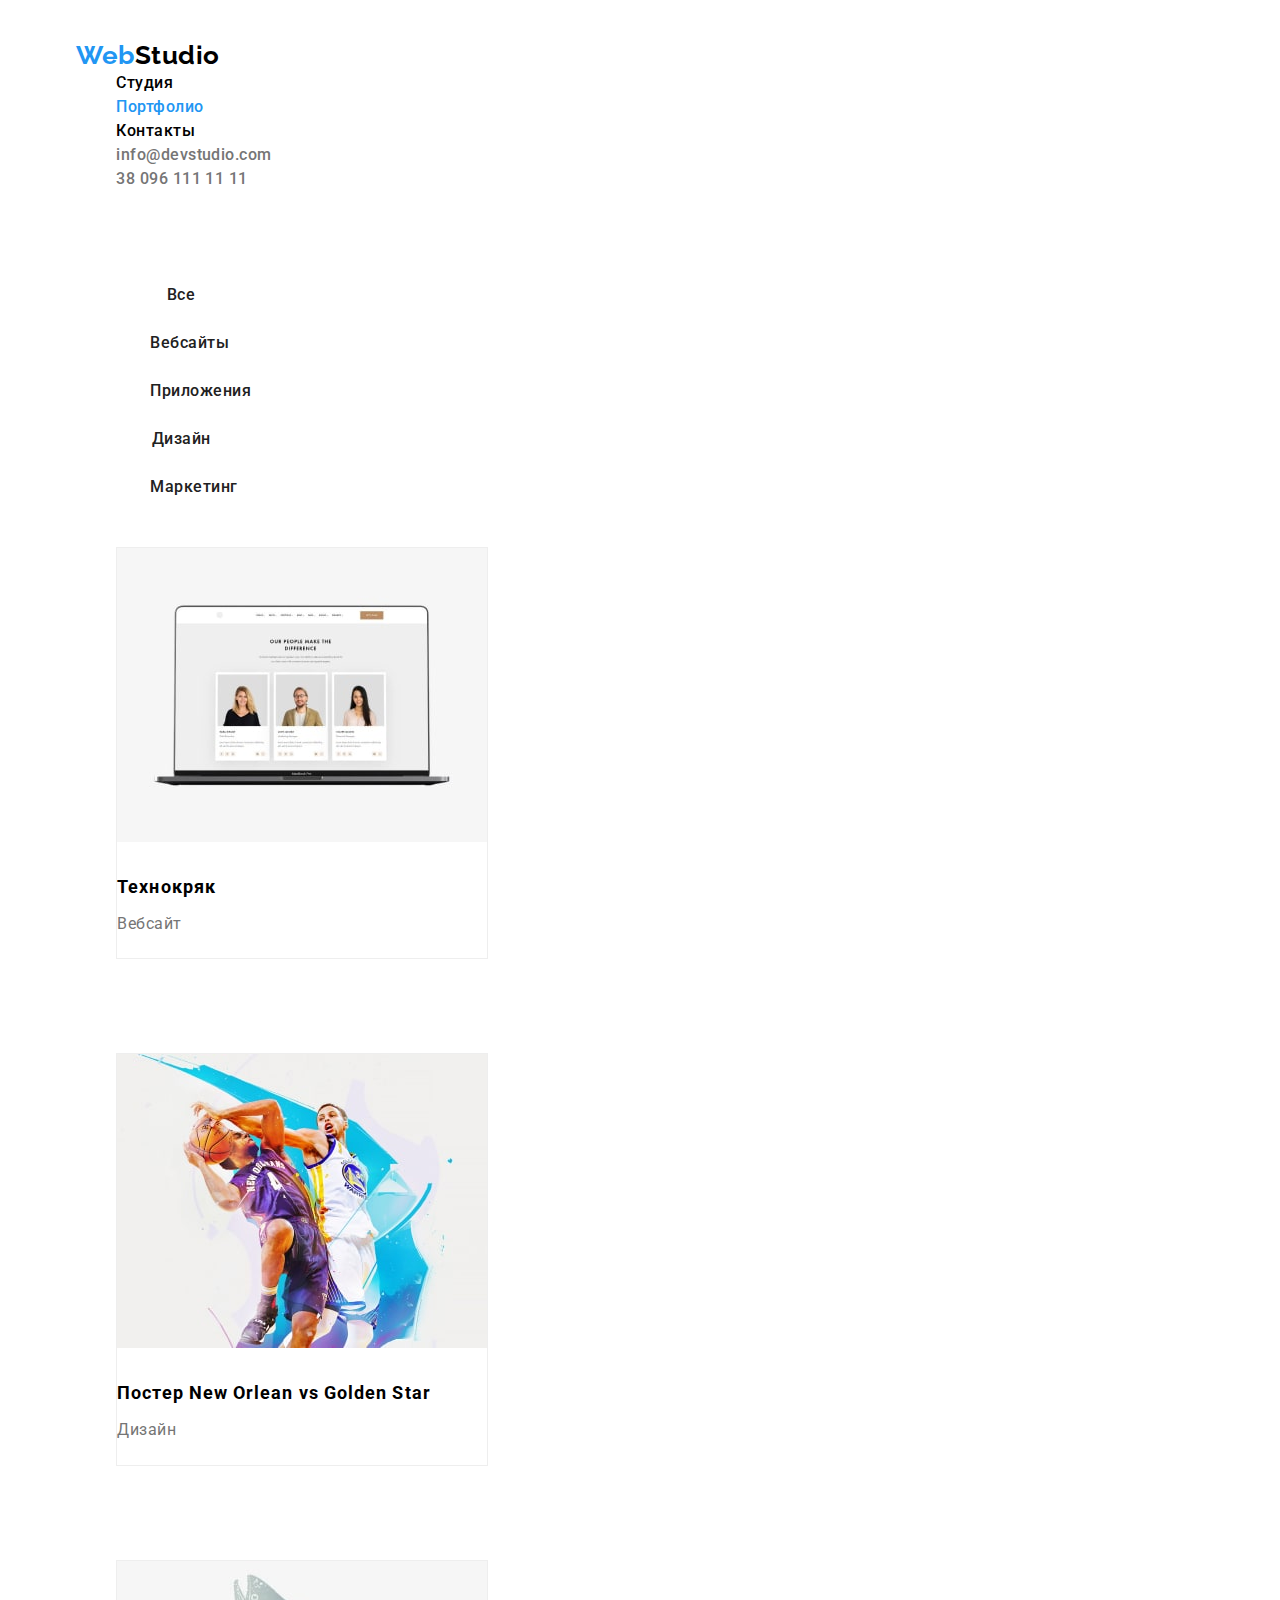
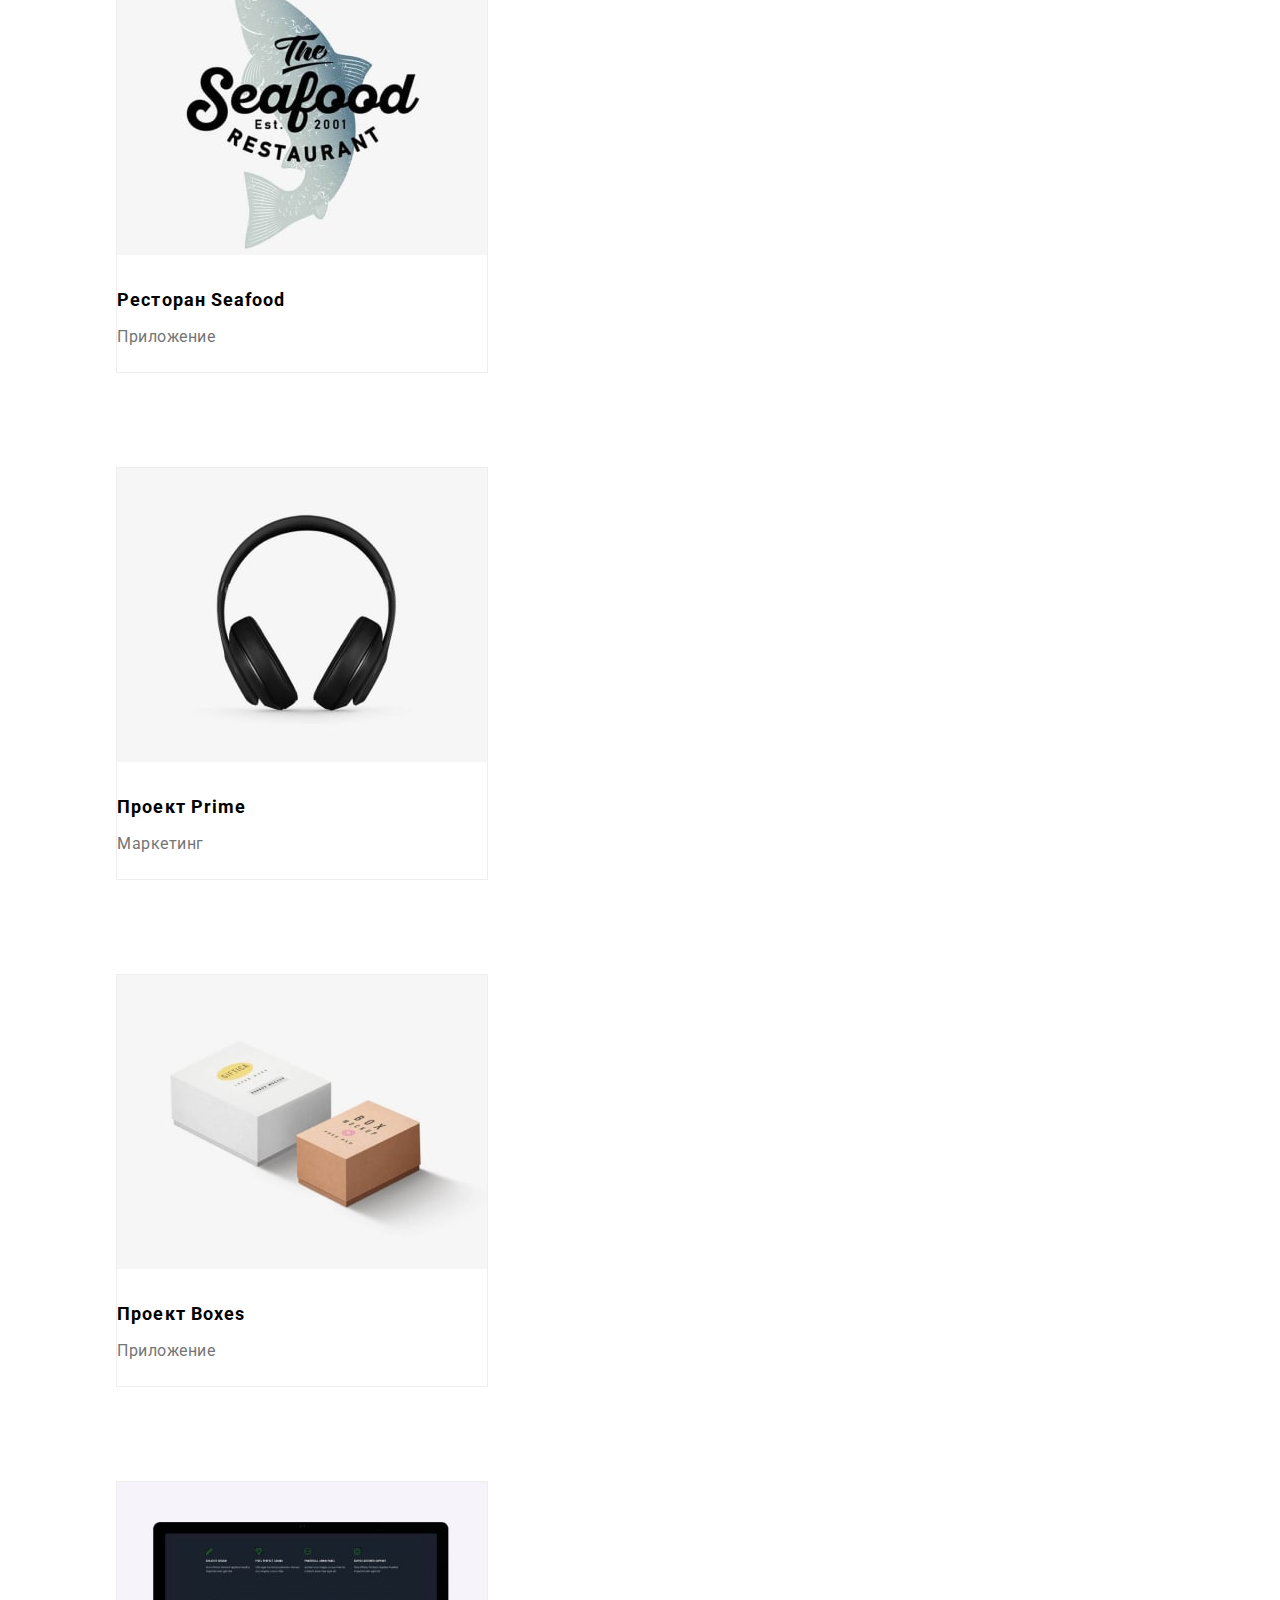
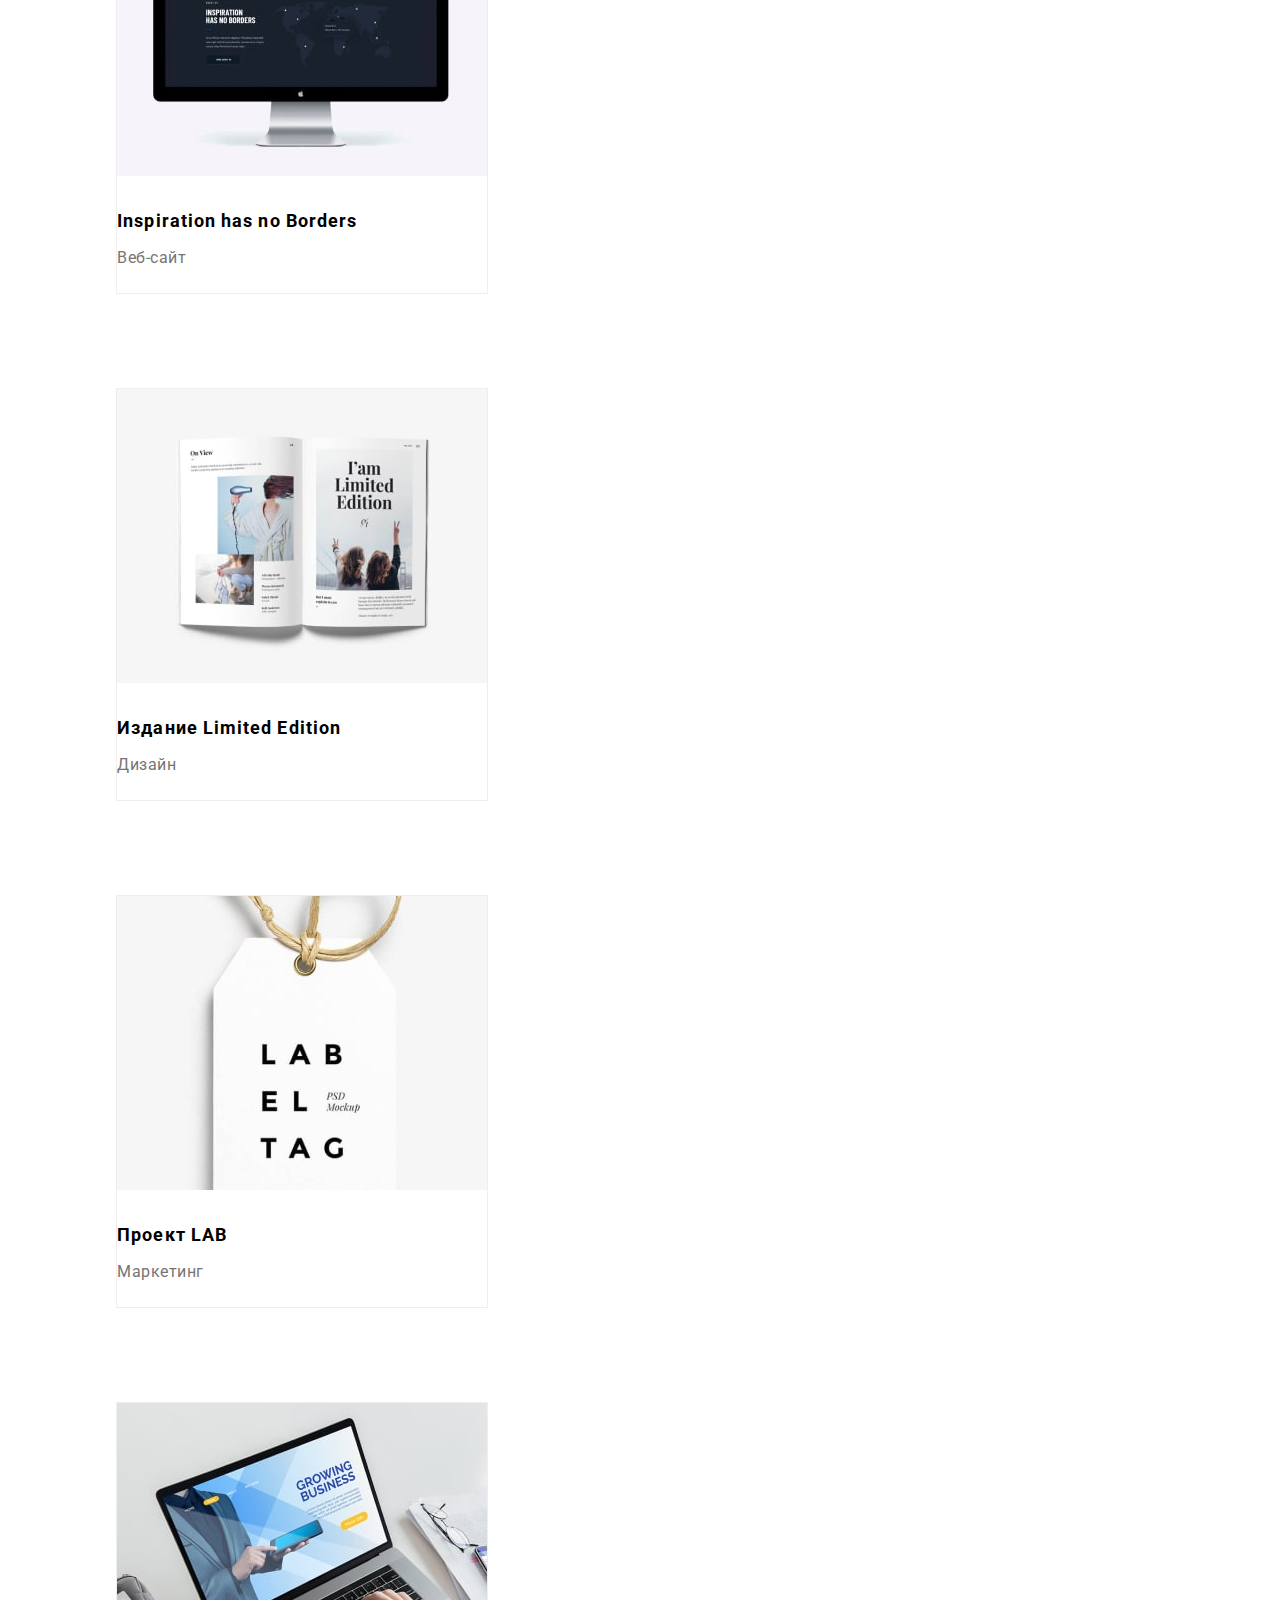
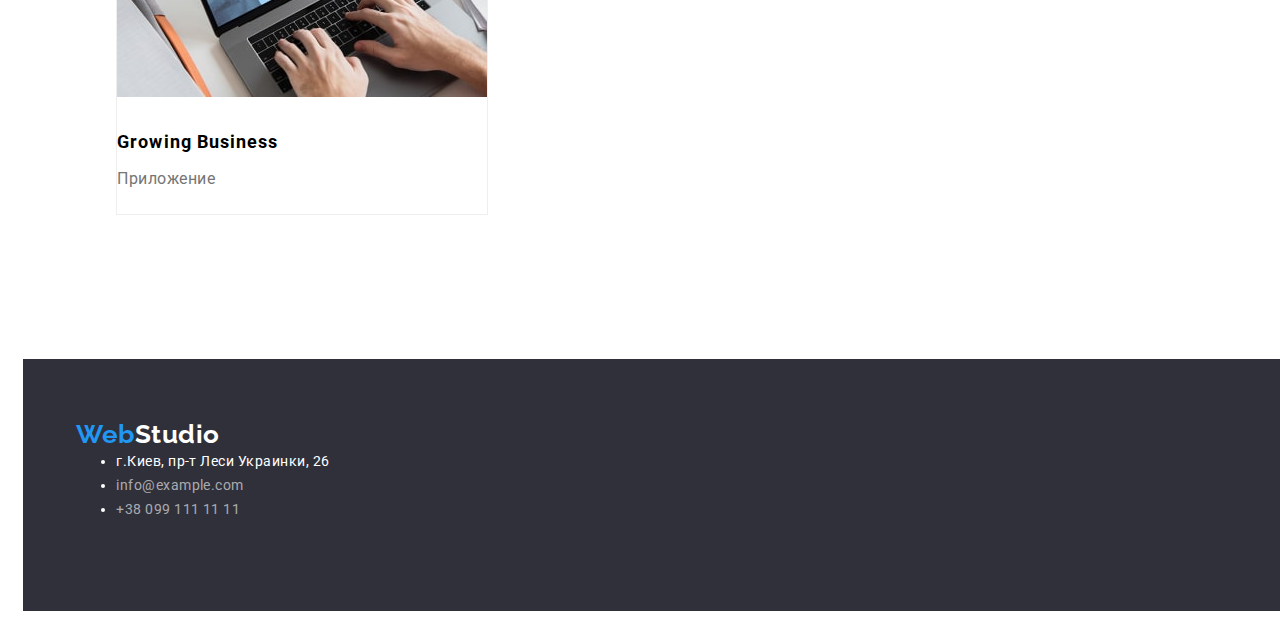
==== commit 8b6e0769: "blockfixing" ====
--- a/portfolio.html
+++ b/portfolio.html
@@ -196,7 +196,7 @@
         </section>
     </main>
 
-    <footer class="footer">
+    <footer class="port-footer">
         <div class="container">
         <a href="/" class="logo-link">
             Web<span class="footer-accent">Studio</span>
--- a/css/styles.css
+++ b/css/styles.css
@@ -24,7 +24,7 @@
 }
 
 .all-body {
-    width: 1600px;
+    width: 92%;
     margin: 0;
     padding-left: 15px;
     padding-right: 15px;
@@ -39,8 +39,9 @@
 }
 
 .port-body {
-    width: 1230px;
-    margin: 0;
+    width: 1200;
+    padding-left: 15px;
+    padding-right: 30px;
     font-family: 'Roboto';
     font-style: normal;
     font-weight: 500;
@@ -66,7 +67,7 @@
 }
 
 .page-header {
-    width: 1600px;
+    width: 92%;
     padding-top: 32px;
     padding-bottom: 32px;
 }
@@ -169,12 +170,12 @@
 .container {
     margin-left: auto;
     margin-right: auto;
-    width: 1440px;
+    width: 1240px;
 
 }
 
 .hero {
-    width: 1600px;
+    width: 92%;
     background-color: #2F303A;
     margin-bottom: 94px;
     text-align: center;
@@ -226,19 +227,19 @@
 }
 
 .container {
-    width: 1200px;
+    width: 92%;
     padding-left: 15;
     padding-right: 15;
     margin: 0 auto;
     
-    outline: 1px solid tomato;
+    
     
 
 }
 
 .features {
     background-color: var(--hero-button);
-    width: 1600px;
+    width: 92%;
     margin-bottom: 94px;
 
 }
@@ -270,7 +271,7 @@
 
 .section {
     background-color: var(--hero-button);
-    width: 1600px;
+    width: 92%;
     padding-bottom: 92px;
     text-align: center;
 
@@ -296,7 +297,7 @@
 }
 
 .command {
-    width: 1600px;
+    width: 92%;
     background-color: #F5F4FA;
     color: var(--section-title);
     padding-bottom: 94px;
@@ -353,11 +354,9 @@
 }
 
 .footer {
-    position: absolute;
-    width: 1600px;
+    width: 92%;
     height: 252px;
     padding-top: 60px;
-    padding-left: 215px;
     background-color: #2F303A;
     ;
     color: var(--hero-button);
@@ -372,7 +371,7 @@
 
     text-decoration: none;
     color: var(--accent-color);
-    padding-left: 35px;
+    padding-left: 15px;
     margin-top: 60px;
     margin-bottom: 20px;
 }
@@ -456,13 +455,15 @@
 }
 
 .port-header {
-    width: 1230px;
+    width: 1330px;
     padding-top: 32px;
     padding-bottom: 32px;
     
 }
 .button-section {
+    width: 1330px;
     margin-bottom: 50px;
+    
 }
 .port-button {
     font-family: 'Roboto';
@@ -527,4 +528,15 @@
     margin-bottom: 20px;
     
 
+}
+.port-footer {
+    
+        width: 1330px;
+        height: 252px;
+        padding-top: 60px;
+        margin-right: 15px;
+        
+        background-color: #2F303A;
+        ;
+        color: var(--hero-button);
 }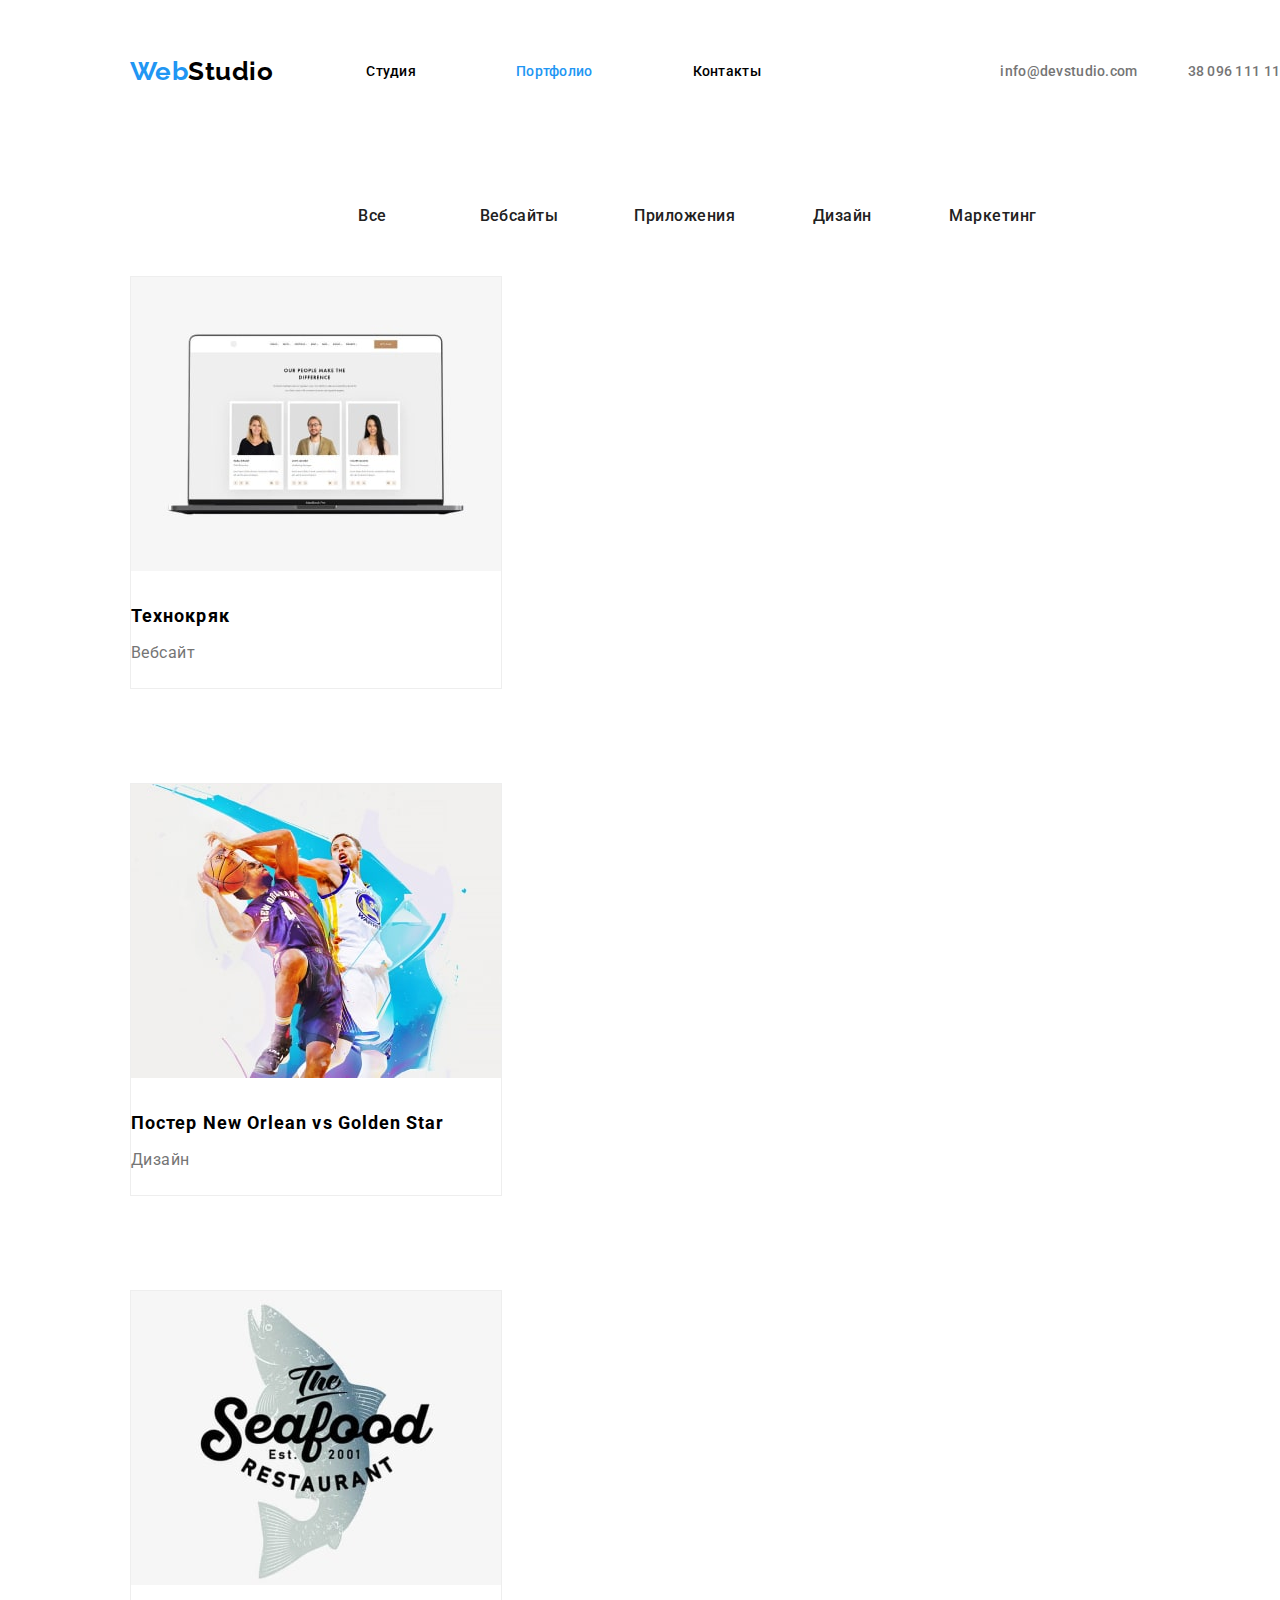
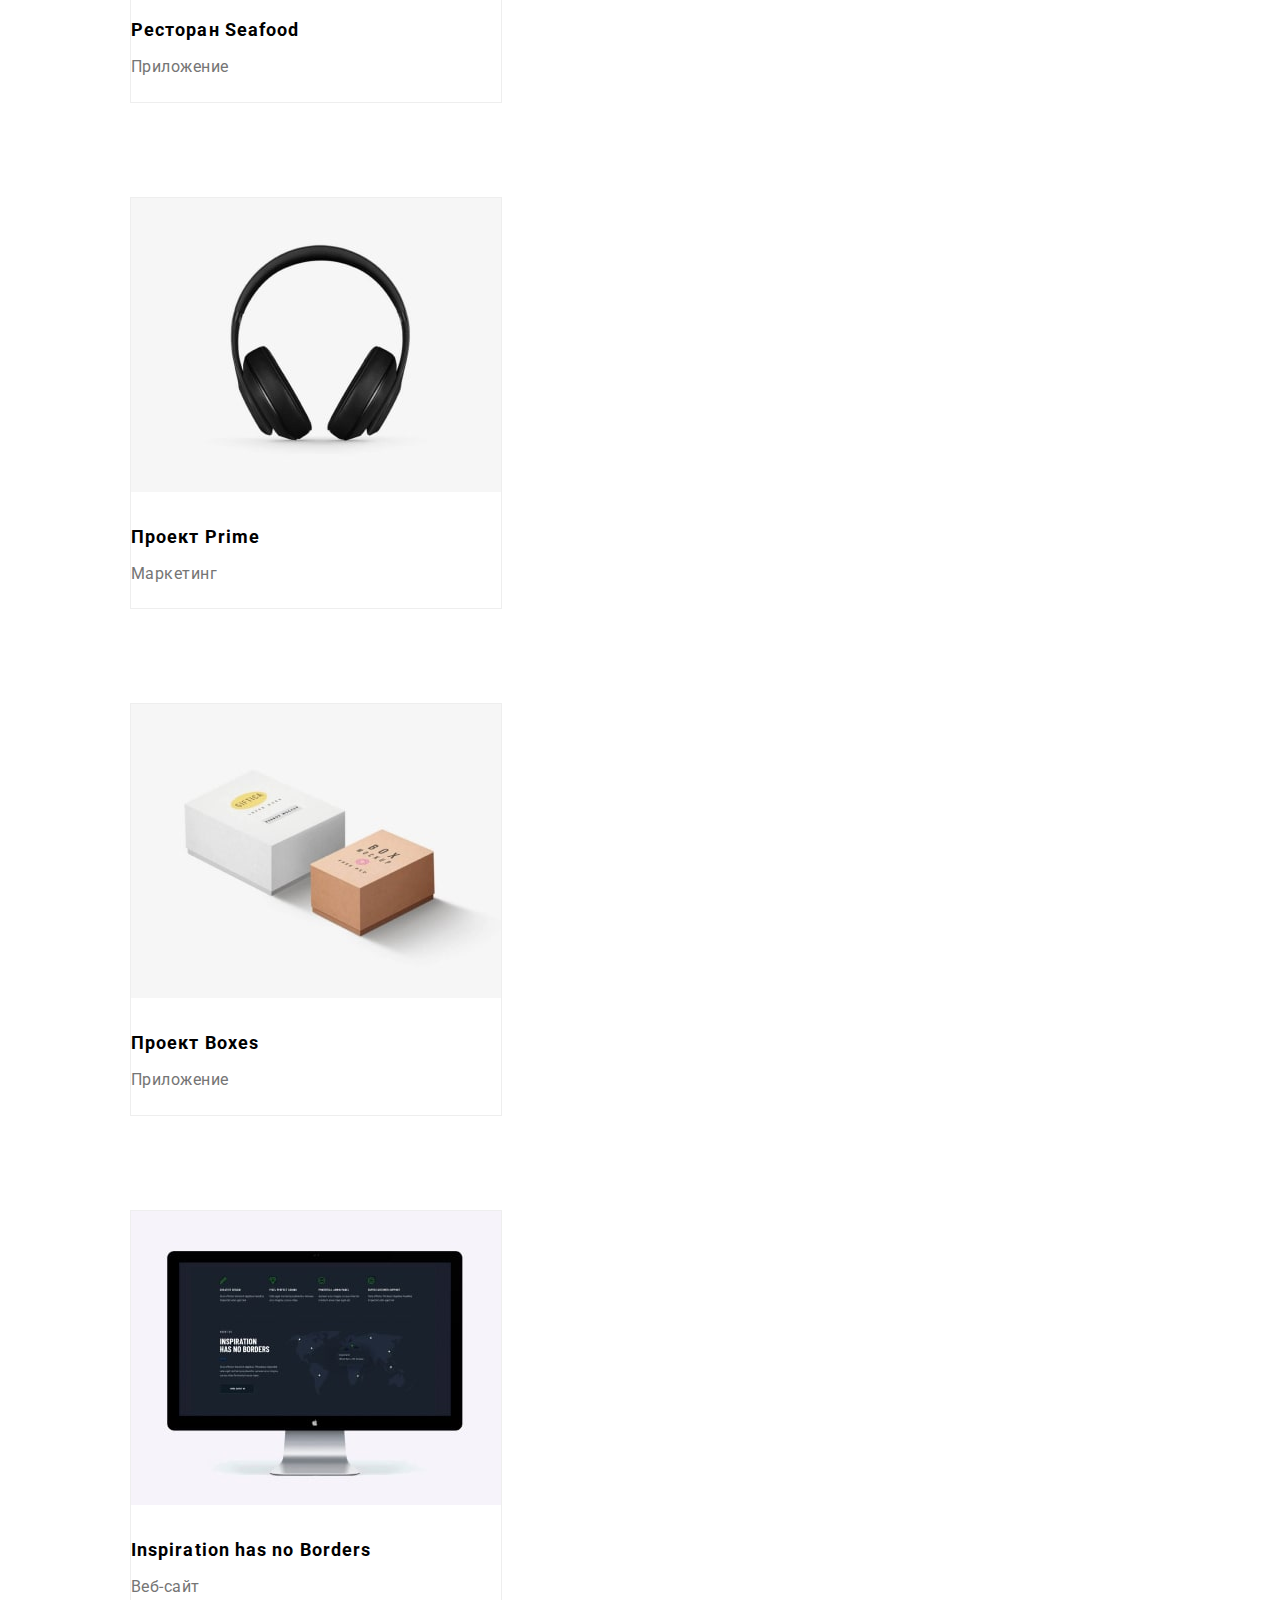
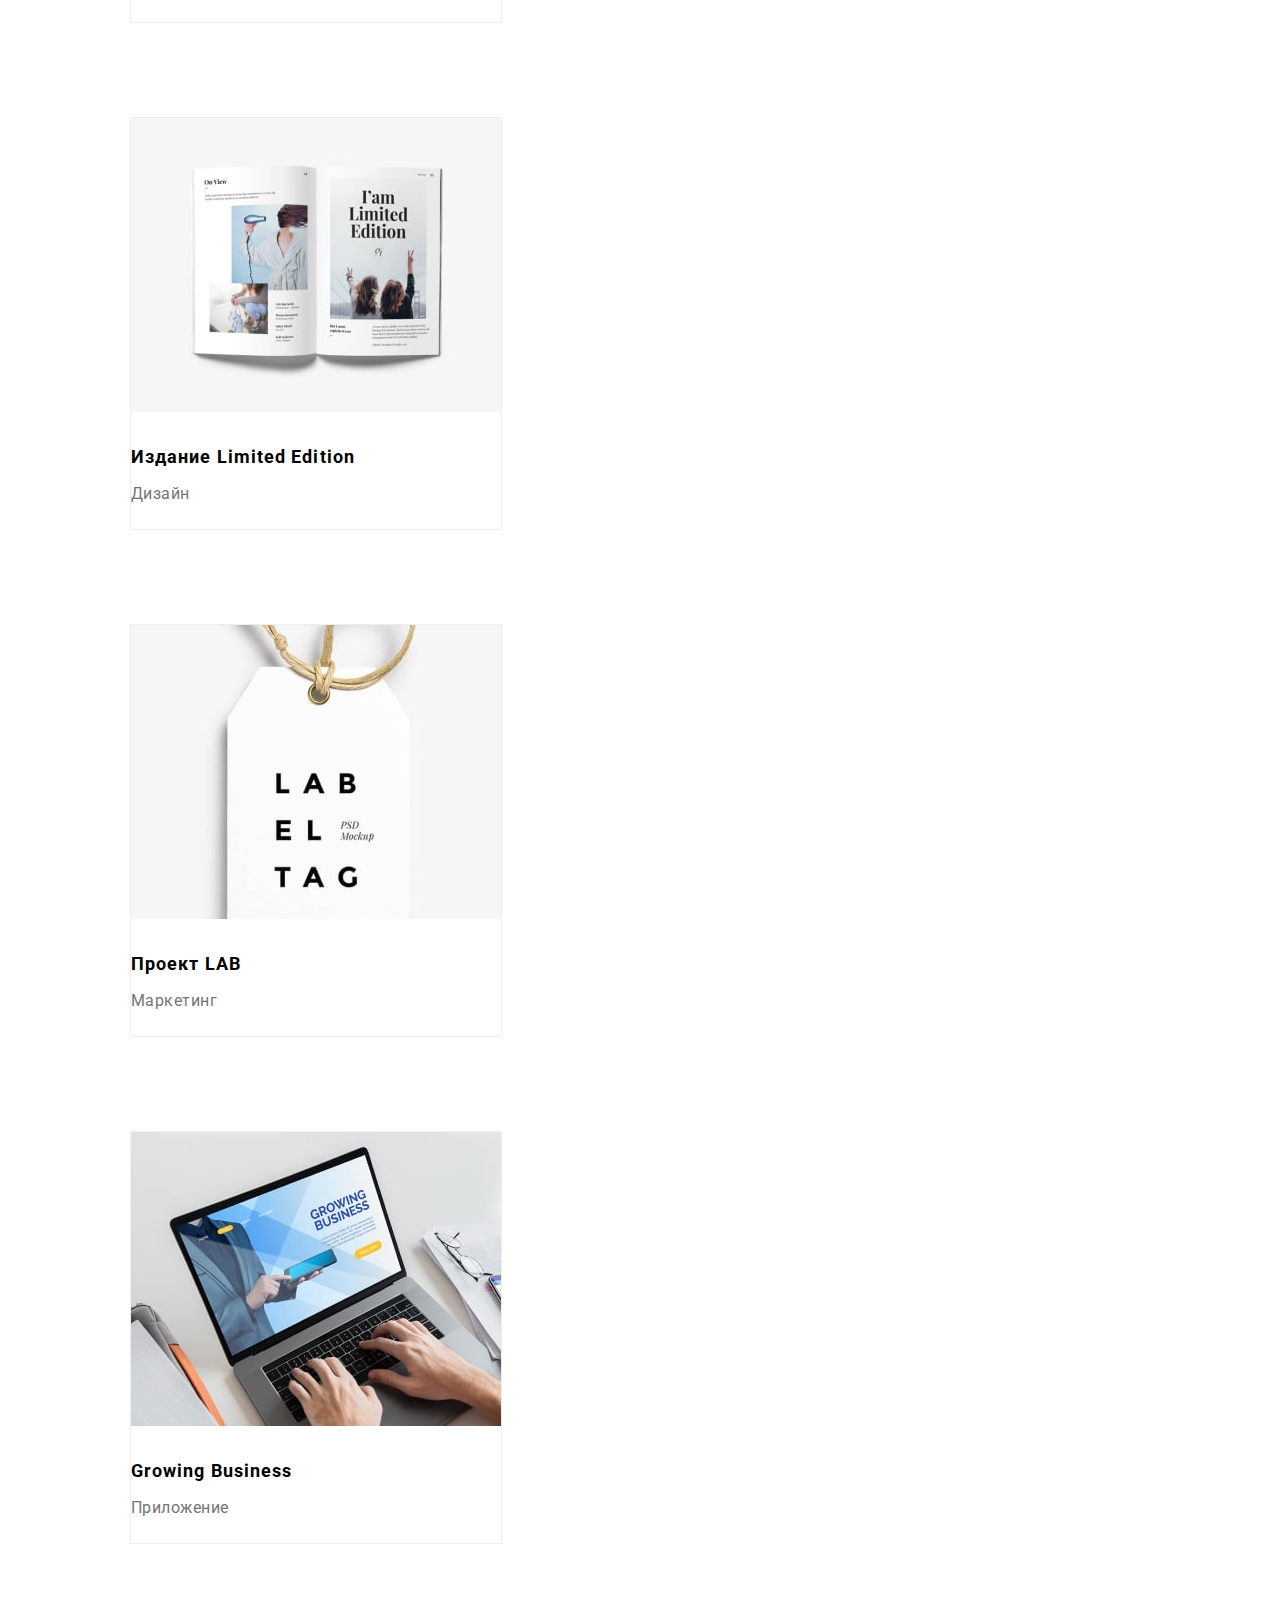
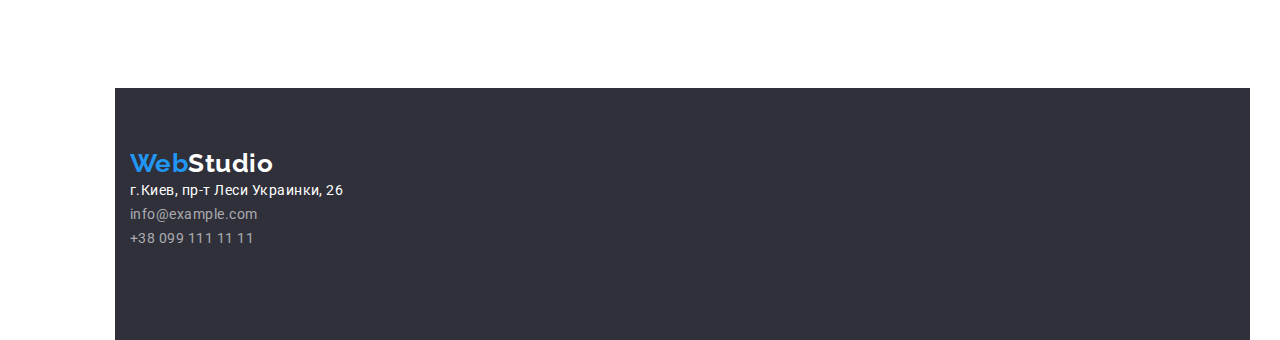
==== commit 193c5bb3: "fixing" ====
--- a/portfolio.html
+++ b/portfolio.html
@@ -17,204 +17,213 @@
             <link rel="stylesheet" href="./css/styles.css" />
 </head>
 
-<body class="port-body">
+<body class="all-body">
     <!--The head of the site-->
     <header class="port-header">
-        <div class="container">
-        <nav>
-            <a href="/" class="logo-link">
-                Web<span class="logo-accent">Studio</span>
-            </a>
-
-            <ul class="site list">
-                <li><a class="site-link" href="./index.html">Студия</a></li>
-                <li><a class="site-links current" href="./portfolio.html">Портфолио</a></li>
-                <li><a class="site-links" href="/">Контакты</a></li>
-            </ul>
-
-        </nav>
-        <ul class="auth list">
-            <li><a class="auth-email" href="info@devstudio.com">info@devstudio.com</a></li>
-            <li><a class="auth-phone" href="380961111111">38 096 111 11 11</a></li>
-
-        </ul>
+        <div class="container site-nav">
+            <nav class="site-nav">
+                    <a href="/" class="logo-link">
+                        Web<span class="logo-accent">Studio</span>
+                    </a>
+
+                    <ul class="site-list">
+                        <li class="site-element"><a class="site-link" href="./index.html">Студия</a></li>
+                        <li class="site-element"><a class="site-links current" href="./portfolio.html">Портфолио</a></li>
+                        <li class="site-element"><a class="site-links" href="/">Контакты</a></li>
+                    </ul>
+
+            </nav>
+                    <ul class="auth-list">
+                        <li>
+                            <a class="auth-email" href="info@devstudio.com">info@devstudio.com</a>
+                        </li>
+                        <li>
+                            <a class="auth-phone" href="380961111111">38 096 111 11 11</a>
+                        </li>
+
+                    </ul>
         </div>
     </header>
 
-    <main>
-        <section class="button-section">
-            <div class="container">
-            <h1 class="visually-hidden">Фильтр</h1>
-            <ul class="button-list">
-                <li><button type="button" class="port-button">Все</button></li>
-                <li><button type="button" class="port-button">Вебсайты</button></li>
-                <li><button type="button" class="port-button">Приложения</button></li>
-                <li><button type="button" class="port-button">Дизайн</button></li>
-                <li><button type="button" class="port-button">Маркетинг</button></li>
-            </ul>
-
-            <h2 class="visually-hidden">Примеры работы</h2>
-            <ul class="project-list">
-
-                <li>
-                    <div class="port-frame">
-                    <a class="link" rel="preconnect" href="/">
-                        <img class="port-img" src="./images/techno-min.jpg" alt="технокряк" width="370">
-
-
-                        <h2 class="project-title">
-                            Технокряк
-                        </h2>
-                        <p class="project-p">
-                            Вебсайт
-                        </p>
-                    </a>
-                    </div>
-                </li>
-                <li>
-                    <div class="port-frame">
-                    <a class="link" rel="preconnect" href="/">
-                        <img class="port-img" src="./images/neworlean-min.jpg" alt="постер" width="370">
-
-
-                        <h2 class="project-title">
-                            Постер New Orlean vs Golden Star
-                        </h2>
-                        <p class="project-p">
-                            Дизайн
-                        </p>
-                    </a>
-                    </div>
-                </li>
-                <li>
-                    <div class="port-frame">
-                    <a class="link" rel="preconnect" href="/">
-                        <img class="port-img" src="./images/seafood-min.jpg" alt="ресторан" width="370">
-
-
-                        <h2 class="project-title">
-                            Ресторан Seafood
-                        </h2>
-                        <p class="project-p">
-                            Приложение
-                        </p>
-                    </a>
-                    </div>
-                </li>
-                <li>
-                    <div class="port-frame">
-                    <a class="link" rel="preconnect" href="/">
-                        <img class="port-img" src="./images/prime-min.jpg" alt="проект" width="370">
-
-
-                        <h2 class="project-title">
-                            Проект Prime
-                        </h2>
-                        <p class="project-p">
-                            Маркетинг
-                        </p>
-                    </a>
-                    </div>
-                </li>
-                <li>
-                    <div class="port-frame">
-                    <a class="link" rel="preconnect" href="/">
-                        <img class="port-img" src="./images/boxes-min.jpg" alt="коробки" width="370">
-
-
-                        <h2 class="project-title">
-                            Проект Boxes
-                        </h2>
-                        <p class="project-p">
-                            Приложение
-                        </p>
-                    </a>
-                    </div>
-                </li>
-                <li>
-                    <div class="port-frame">
-                    <a class="link" rel="preconnect" href="/">
-                        <img class="port-img" src="./images/inspiration-min.jpg" alt="вдохновение" width="370">
-
-
-                        <h2 class="project-title">
-                            Inspiration has no Borders
-                        </h2>
-                        <p class="project-p">
-                            Веб-сайт
-                        </p>
-                    </a>
-                    </div>
-                </li>
-                <li>
-                    <div class="port-frame">
-                    <a class="link" rel="preconnect" href="/">
-                        <img class="port-img" src="./images/limited-min.jpg" alt="издание" width="370">
-
-
-                        <h2 class="project-title">
-                            Издание Limited Edition
-                        </h2>
-                        <p class="project-p">
-                            Дизайн
-                        </p>
-                    </a>
-                    </div>
-                </li>
-                <li>
-                    <div class="port-frame">
-                    <a class="link" rel="preconnect" href="/">
-                        <img class="port-img" src="./images/LAB-min.jpg" alt="лаб" width="370">
-
-
-                        <h2 class="project-title">
-                            Проект LAB
-                        </h2>
-                        <p class="project-p">
-                            Маркетинг
-                        </p>
-                    </a>
-                    </div>
-                </li>
-                <li>
-                    <div class="port-frame">
-                    <a class="link" rel="preconnect" href="/">
-                        <img class="port-img" src="./images/business-min.jpg" alt="бизнес" width="370">
-
-
-                        <h2 class="project-title">
-                            Growing Business
-                        </h2>
-                        <p class="project-p">
-                            Приложение
-                        </p>
-                    </a>
-                    </div>
-                </li>
-            </ul>
-            </div>
-        </section>
-    </main>
+        <main>
+            <section class="button-section">
+                <div class="container">
+                    <h1 class="visually-hidden">Фильтр</h1>
+                    <ul class="button-list">
+                        <li class="button-element"><button type="button" class="port-button">Все</button></li>
+                        <li class="button-element"><button type="button" class="port-button">Вебсайты</button></li>
+                        <li class="button-element"><button type="button" class="port-button">Приложения</button></li>
+                        <li class="button-element"><button type="button" class="port-button">Дизайн</button></li>
+                        <li class="button-element"><button type="button" class="port-button">Маркетинг</button></li>
+                    </ul>
+
+                    <h2 class="visually-hidden">Примеры работы</h2>
+                    <ul class="project-list">
+
+                        <li class="project-element">
+                            <div class="port-frame">
+                            <a class="link" rel="preconnect" href="/">
+                                <img class="port-img" src="./images/techno-min.jpg" alt="технокряк" width="370">
+
+
+                                <h2 class="project-title">
+                                    Технокряк
+                                </h2>
+                                <p class="project-p">
+                                    Вебсайт
+                                </p>
+                            </a>
+                            </div>
+                        </li>
+                        <li class="project-element">
+                            <div class="port-frame">
+                            <a class="link" rel="preconnect" href="/">
+                                <img class="port-img" src="./images/neworlean-min.jpg" alt="постер" width="370">
+
+
+                                <h2 class="project-title">
+                                    Постер New Orlean vs Golden Star
+                                </h2>
+                                <p class="project-p">
+                                    Дизайн
+                                </p>
+                            </a>
+                            </div>
+                        </li>
+                        <li class="project-element">
+                            <div class="port-frame">
+                            <a class="link" rel="preconnect" href="/">
+                                <img class="port-img" src="./images/seafood-min.jpg" alt="ресторан" width="370">
+
+
+                                <h2 class="project-title">
+                                    Ресторан Seafood
+                                </h2>
+                                <p class="project-p">
+                                    Приложение
+                                </p>
+                            </a>
+                            </div>
+                        </li>
+                        <li class="project-element">
+                            <div class="port-frame">
+                            <a class="link" rel="preconnect" href="/">
+                                <img class="port-img" src="./images/prime-min.jpg" alt="проект" width="370">
+
+
+                                <h2 class="project-title">
+                                    Проект Prime
+                                </h2>
+                                <p class="project-p">
+                                    Маркетинг
+                                </p>
+                            </a>
+                            </div>
+                        </li>
+                        <li class="project-element">
+                            <div class="port-frame">
+                            <a class="link" rel="preconnect" href="/">
+                                <img class="port-img" src="./images/boxes-min.jpg" alt="коробки" width="370">
+
+
+                                <h2 class="project-title">
+                                    Проект Boxes
+                                </h2>
+                                <p class="project-p">
+                                    Приложение
+                                </p>
+                            </a>
+                            </div>
+                        </li>
+                        <li class="project-element">
+                            <div class="port-frame">
+                            <a class="link" rel="preconnect" href="/">
+                                <img class="port-img" src="./images/inspiration-min.jpg" alt="вдохновение" width="370">
+
+
+                                <h2 class="project-title">
+                                    Inspiration has no Borders
+                                </h2>
+                                <p class="project-p">
+                                    Веб-сайт
+                                </p>
+                            </a>
+                            </div>
+                        </li>
+                        <li class="project-element">
+                            <div class="port-frame">
+                            <a class="link" rel="preconnect" href="/">
+                                <img class="port-img" src="./images/limited-min.jpg" alt="издание" width="370">
+
+
+                                <h2 class="project-title">
+                                    Издание Limited Edition
+                                </h2>
+                                <p class="project-p">
+                                    Дизайн
+                                </p>
+                            </a>
+                            </div>
+                        </li>
+                        <li class="project-element">
+                            <div class="port-frame">
+                            <a class="link" rel="preconnect" href="/">
+                                <img class="port-img" src="./images/LAB-min.jpg" alt="лаб" width="370">
+
+
+                                <h2 class="project-title">
+                                    Проект LAB
+                                </h2>
+                                <p class="project-p">
+                                    Маркетинг
+                                </p>
+                                </a>
+                            </div>
+                        </li>
+                        <li class="project-element">
+                            <div class="port-frame">
+                                <a class="link" rel="preconnect" href="/">
+                                <img class="port-img" src="./images/business-min.jpg" alt="бизнес" width="370">
+
+
+                                <h2 class="project-title">
+                                    Growing Business
+                                </h2>
+                                <p class="project-p">
+                                    Приложение
+                                </p>
+                                </a>
+                            </div>
+                        </li>
+                    </ul>
+                </div>
+            </section>
+        </main>
 
     <footer class="port-footer">
         <div class="container">
-        <a href="/" class="logo-link">
-            Web<span class="footer-accent">Studio</span>
-        </a>
-        <address class="adress">
-            <ul>
-                <li>
-                    <a class="adress-location" href="https://www.figma.com/exit?url=https%3A%2F%2Fbit.ly%2F3pXMvUd"
-                        target="_blank" rel="noopener noreferrer">г.Киев, пр-т Леси Украинки, 26</a>
-                </li>
-                <li>
-                    <a class="adress-email" href="info@example.com">info@example.com</a>
-                </li>
-                <li>
-                    <a class="adress-phone" href="380991111111">+38 099 111 11 11</a>
-                </li>
-            </ul>
-        </address>
+            <a href="/" class="logo-link">
+                Web<span class="footer-accent">Studio</span>
+            </a>
+                <address class="adress">
+                    <ul class="footer-list list">
+                        <li>
+                            <a class="adress-location" href="https://www.figma.com/exit?url=https%3A%2F%2Fbit.ly%2F3pXMvUd"
+                                target="_blank" rel="noopener noreferrer">г.Киев, пр-т Леси Украинки, 26
+                            </a>
+                        </li>
+                        <li>
+                            <a class="adress-email" href="info@example.com">info@example.com
+
+                            </a>
+                        </li>
+                        <li>
+                            <a class="adress-phone" href="380991111111">+38 099 111 11 11
+
+                            </a>
+                        </li>
+                    </ul>
+                </address>
         </div>
     </footer>
 </body>
--- a/css/styles.css
+++ b/css/styles.css
@@ -24,8 +24,8 @@
 }
 
 .all-body {
-    width: 92%;
-    margin: 0;
+    
+    margin: 0 auto;
     padding-left: 15px;
     padding-right: 15px;
     font-family: 'Roboto';
@@ -38,18 +38,10 @@
 
 }
 
-.port-body {
-    width: 1200;
-    padding-left: 15px;
-    padding-right: 30px;
-    font-family: 'Roboto';
-    font-style: normal;
-    font-weight: 500;
-    font-size: 16px;
-    line-height: 1.5;
-    letter-spacing: 0.03em;
-
-
+.list {
+    padding: 0;
+    margin: 0;
+    list-style: none;
 }
 
 h1,
@@ -62,18 +54,24 @@
     margin-bottom: 0px;
 }
 p, ul {
-    margin-top: 0px;
-    margin-bottom: 0px;
+    margin: 0px;
+    padding-left: 0px;
 }
 
 .page-header {
-    width: 92%;
+    
     padding-top: 32px;
     padding-bottom: 32px;
 }
+.site-nav {
+    display: flex;
+    justify-content: space-between;
+    align-items: center;
+}
 
 .logo-link {
-
+    margin-top: 24px;
+    margin-bottom: 25px;
 
     font-family: 'Raleway';
     font-style: normal;
@@ -82,11 +80,11 @@
     line-height: 1.19;
     text-decoration: none;
     color: var(--accent-color);
+}
+
+.logo-accent {
     margin-top: 24px;
-}
-
-.logo-accent {
-
+    margin-bottom: 25px;
 
     font-family: 'Raleway', sans-serif;
     font-style: normal;
@@ -94,11 +92,12 @@
     font-size: 26px;
     line-height: 1.19;
     color: var(--title-text-color);
-    margin-top: 24px;
+
 }
 
 
 .auth-list {
+    display: flex;
     font-family: 'Roboto', sans-serif;
     font-style: normal;
     font-size: 14px;
@@ -106,6 +105,22 @@
     color: var(--title-text-color);
     text-decoration: none;
     list-style: none
+}
+.site-list {
+    margin-left: 93px;
+    display: flex;
+    text-align: center;
+    font-size: 14px;
+    letter-spacing: 0.02em;
+    color: var(--title-text-color);
+    text-decoration: none;
+    list-style: none;
+
+
+}
+
+.site-list .site-element + .site-element {
+    margin-left: 50px;
 }
 
 .auth-email {
@@ -123,6 +138,7 @@
     line-height: 1.14;
     color: #757575;
     text-decoration: none;
+    margin-left: 50px;
 }
 
 .auth-phone:hover,
@@ -134,28 +150,41 @@
     list-style: none;
 }
 
-.site-list {
-    font-size: 14px;
-    letter-spacing: 0.02em;
-    color: var(--title-text-color);
-    text-decoration: none;
-    list-style: none
-}
+.site-element {
+
+    margin-right: 50px;
+    
+}
+
 
 .site-link {
+    display: flex;
+    padding-top: 32px;
+    padding-bottom: 32px;
+
     line-height: 1.14;
     color: var(--title-text-color);
     text-decoration: none;
+
 }
 
 .site-link.current {
-    color: var(--accent-color);
+    display: block;
+    padding-top: 32px;
+    padding-bottom: 32px;
+
+    color: var(--accent-color);
+    padding-top: 32px;
+    padding-bottom: 32px;
 }
 
 .site-links {
+    display: block;
     line-height: 1.14;
     color: var(--title-text-color);
     text-decoration: none;
+    padding-top: 32px;
+    padding-bottom: 32px;
 }
 
 .site-links.current {
@@ -168,14 +197,25 @@
 }
 
 .container {
+    width: 1200px;
     margin-left: auto;
     margin-right: auto;
-    width: 1240px;
-
+    padding-left: 15px;
+    padding-right: 15px;
+
+}
+.main-nav {
+    display: flex;
+    align-items: center;
+    
+}
+
+.main-div {
+    margin: 0 auto;
 }
 
 .hero {
-    width: 92%;
+    
     background-color: #2F303A;
     margin-bottom: 94px;
     text-align: center;
@@ -226,26 +266,21 @@
 
 }
 
-.container {
-    width: 92%;
-    padding-left: 15;
-    padding-right: 15;
-    margin: 0 auto;
-    
-    
-    
-
-}
 
 .features {
     background-color: var(--hero-button);
-    width: 92%;
+    
     margin-bottom: 94px;
 
 }
 
 .features-list {
+    display: flex;
+    justify-content: space-between;
     list-style: none
+}
+.features .features-element:last-child {
+    margin-right: 0;
 }
 
 .features-title {
@@ -271,7 +306,6 @@
 
 .section {
     background-color: var(--hero-button);
-    width: 92%;
     padding-bottom: 92px;
     text-align: center;
 
@@ -288,26 +322,39 @@
 }
 
 .section-list {
+    display: flex;
+    justify-content: space-between;
     list-style: none
+}
+.section-list .section-element:last-child {
+    margin-right: 0;
 }
 
 .section-img {
     display: block;
     margin-bottom: 30px;
+    margin-right: 30px;
+    text-align: center;
 }
 
 .command {
-    width: 92%;
     background-color: #F5F4FA;
     color: var(--section-title);
     padding-bottom: 94px;
-    text-align: center;
+    
     padding-bottom: 94px;
 
 }
 
 .command-list {
-    list-style: none
+    display: flex;
+    justify-content: space-between;
+    list-style: none;
+    margin-right: 30px;
+    margin: 0px;
+}
+.command-list .command-element:last-child{
+margin-right: 0;
 }
 
 .command-frame {
@@ -328,7 +375,7 @@
     font-weight: 700;
     font-size: 36px;
     line-height: 1.16;
-
+    text-align: center;
 
     color: var(--section-title);
     padding-top: 94px;
@@ -337,7 +384,7 @@
 }
 
 .command-worker {
-
+    text-align: center;
     font-size: 16px;
     line-height: 1.18;
     margin-bottom: 10px;
@@ -346,6 +393,7 @@
 }
 
 .command-p {
+    text-align: center;
     font-weight: 400;
     font-size: 16px;
     line-height: 1.18;
@@ -354,7 +402,9 @@
 }
 
 .footer {
-    width: 92%;
+    display: flex;
+    align-items: flex-start;
+    
     height: 252px;
     padding-top: 60px;
     background-color: #2F303A;
@@ -450,18 +500,38 @@
     color: transparent;
 }
 
+.port-body {
+    
+    padding-left: 15px;
+    padding-right: 30px;
+    font-family: 'Roboto';
+    font-style: normal;
+    font-weight: 500;
+    font-size: 16px;
+    line-height: 1.5;
+    letter-spacing: 0.03em;
+
+
+}
+
 .button-list {
+    display: flex;
+    justify-content: center;
+    margin-right: 52px;
     list-style: none;
 }
+.button-list .button-element+.button-element {
+    margin-left: 8px;
+}
 
 .port-header {
-    width: 1330px;
+    
     padding-top: 32px;
     padding-bottom: 32px;
     
 }
 .button-section {
-    width: 1330px;
+    
     margin-bottom: 50px;
     
 }
@@ -502,7 +572,14 @@
 }
 
 .project-list {
+    
+    flex-basis: auto;
+    
     list-style: none
+}
+.project-list .project-element:not(:last-child) {
+    
+    margin-right: 30px;
 }
 .port-img {
     margin-bottom: 20px;
@@ -531,7 +608,7 @@
 }
 .port-footer {
     
-        width: 1330px;
+        
         height: 252px;
         padding-top: 60px;
         margin-right: 15px;
@@ -539,4 +616,7 @@
         background-color: #2F303A;
         ;
         color: var(--hero-button);
+}
+.footer-list {
+    
 }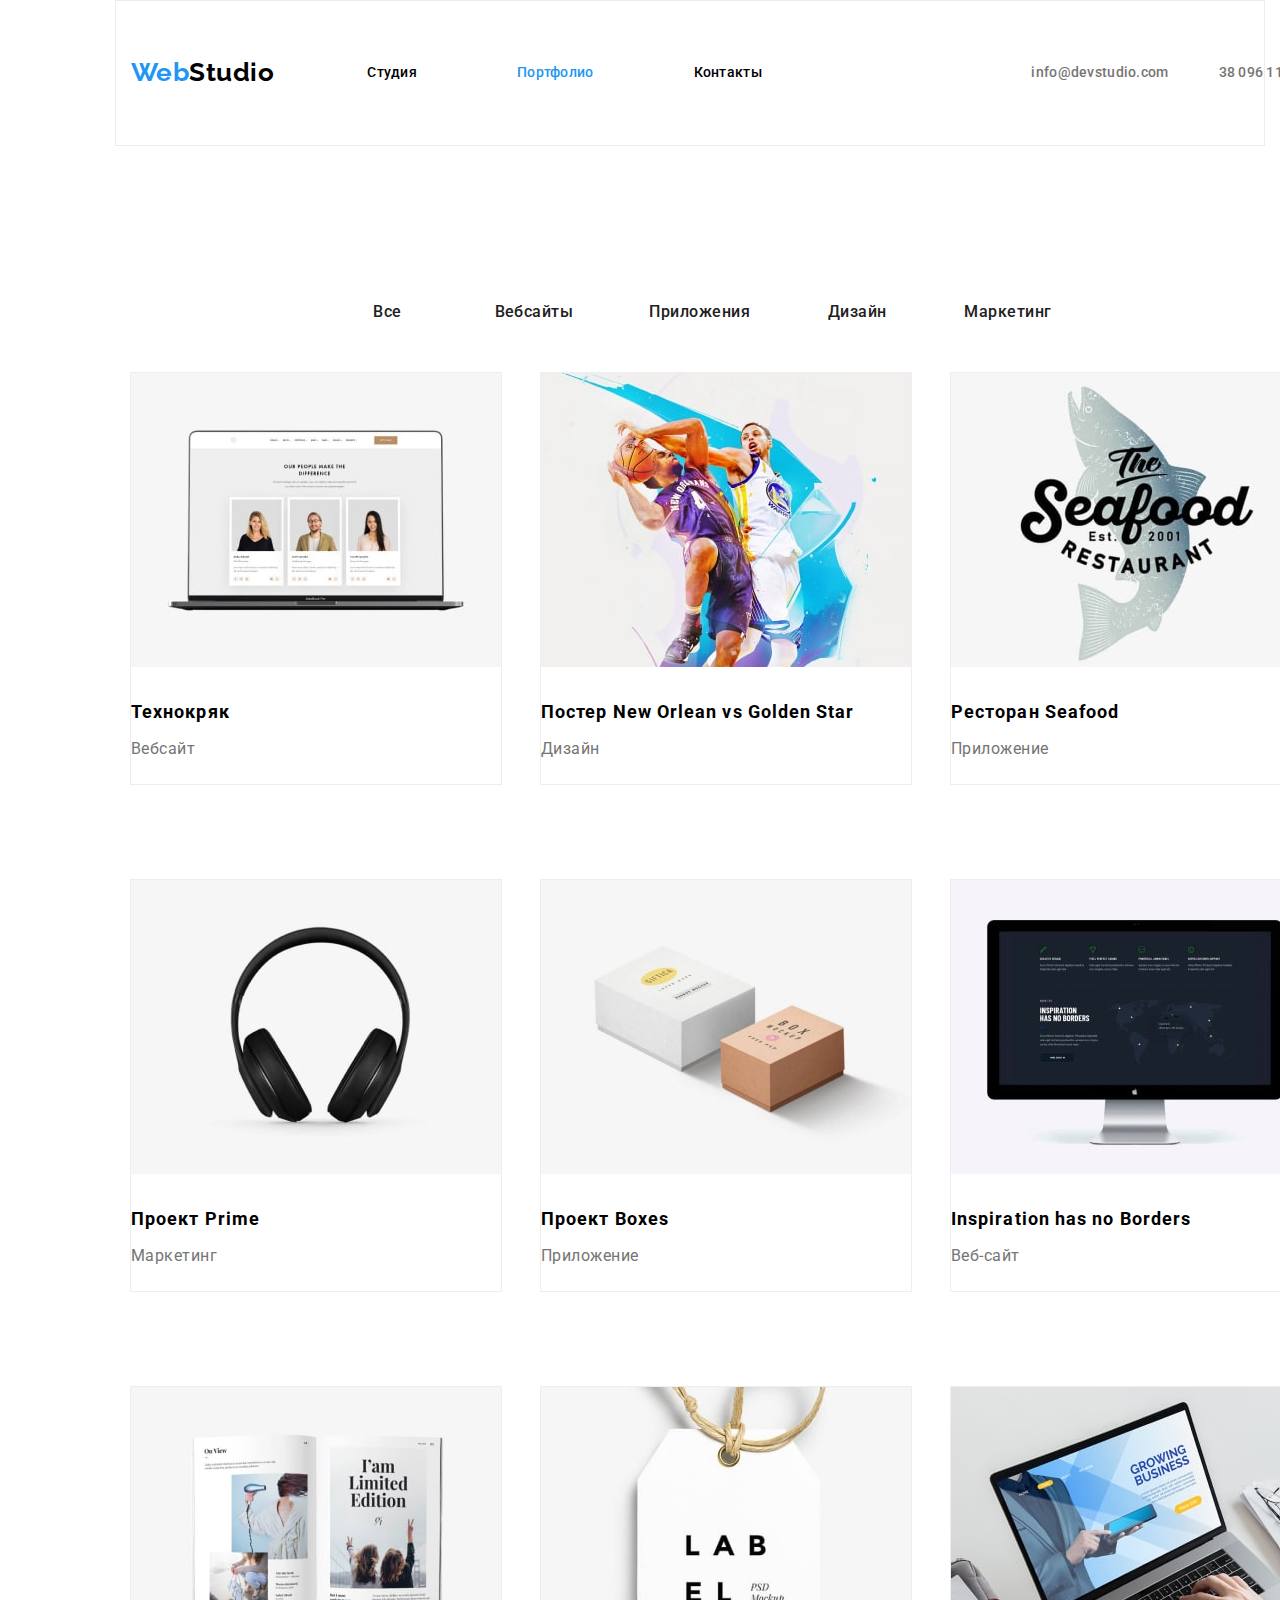
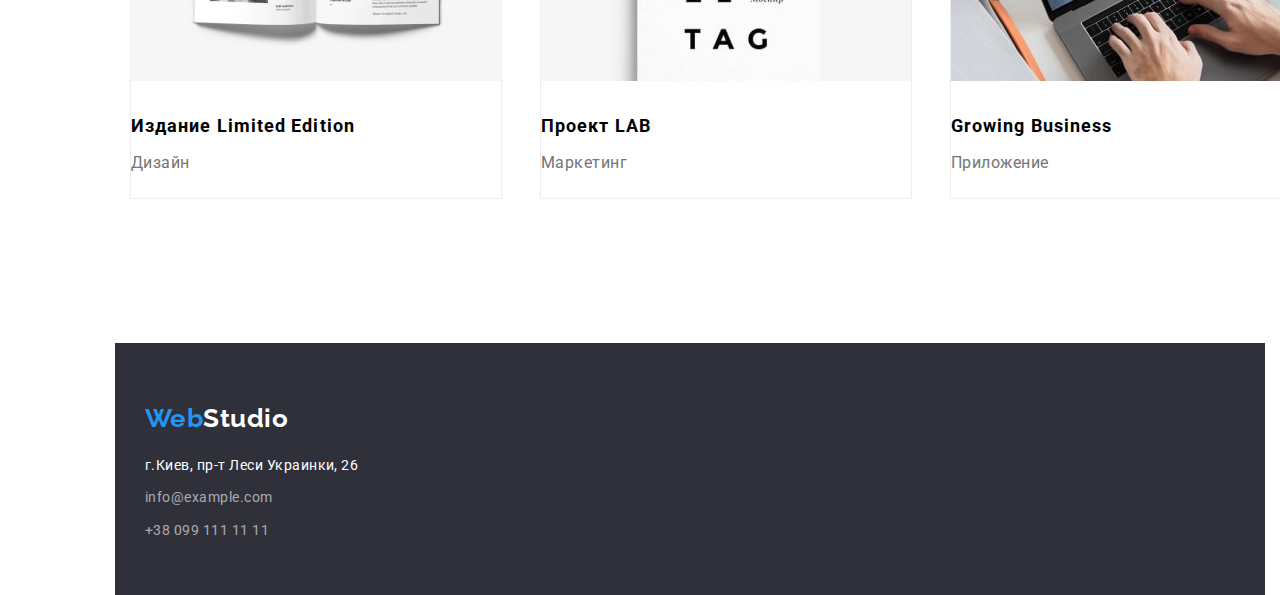
==== commit 56ed1159: "fixing" ====
--- a/portfolio.html
+++ b/portfolio.html
@@ -62,136 +62,129 @@
 
                         <li class="project-element">
                             <div class="port-frame">
-                            <a class="link" rel="preconnect" href="/">
-                                <img class="port-img" src="./images/techno-min.jpg" alt="технокряк" width="370">
-
-
-                                <h2 class="project-title">
-                                    Технокряк
-                                </h2>
-                                <p class="project-p">
-                                    Вебсайт
-                                </p>
-                            </a>
-                            </div>
-                        </li>
-                        <li class="project-element">
-                            <div class="port-frame">
-                            <a class="link" rel="preconnect" href="/">
-                                <img class="port-img" src="./images/neworlean-min.jpg" alt="постер" width="370">
-
-
-                                <h2 class="project-title">
-                                    Постер New Orlean vs Golden Star
-                                </h2>
-                                <p class="project-p">
-                                    Дизайн
-                                </p>
-                            </a>
-                            </div>
-                        </li>
-                        <li class="project-element">
-                            <div class="port-frame">
-                            <a class="link" rel="preconnect" href="/">
-                                <img class="port-img" src="./images/seafood-min.jpg" alt="ресторан" width="370">
-
-
-                                <h2 class="project-title">
-                                    Ресторан Seafood
-                                </h2>
-                                <p class="project-p">
-                                    Приложение
-                                </p>
-                            </a>
-                            </div>
-                        </li>
-                        <li class="project-element">
-                            <div class="port-frame">
-                            <a class="link" rel="preconnect" href="/">
-                                <img class="port-img" src="./images/prime-min.jpg" alt="проект" width="370">
-
-
-                                <h2 class="project-title">
-                                    Проект Prime
-                                </h2>
-                                <p class="project-p">
-                                    Маркетинг
-                                </p>
-                            </a>
-                            </div>
-                        </li>
-                        <li class="project-element">
-                            <div class="port-frame">
-                            <a class="link" rel="preconnect" href="/">
-                                <img class="port-img" src="./images/boxes-min.jpg" alt="коробки" width="370">
-
-
-                                <h2 class="project-title">
-                                    Проект Boxes
-                                </h2>
-                                <p class="project-p">
-                                    Приложение
-                                </p>
-                            </a>
-                            </div>
-                        </li>
-                        <li class="project-element">
-                            <div class="port-frame">
-                            <a class="link" rel="preconnect" href="/">
-                                <img class="port-img" src="./images/inspiration-min.jpg" alt="вдохновение" width="370">
-
-
-                                <h2 class="project-title">
-                                    Inspiration has no Borders
-                                </h2>
-                                <p class="project-p">
-                                    Веб-сайт
-                                </p>
-                            </a>
-                            </div>
-                        </li>
-                        <li class="project-element">
-                            <div class="port-frame">
-                            <a class="link" rel="preconnect" href="/">
-                                <img class="port-img" src="./images/limited-min.jpg" alt="издание" width="370">
-
-
-                                <h2 class="project-title">
-                                    Издание Limited Edition
-                                </h2>
-                                <p class="project-p">
-                                    Дизайн
-                                </p>
-                            </a>
-                            </div>
-                        </li>
-                        <li class="project-element">
-                            <div class="port-frame">
-                            <a class="link" rel="preconnect" href="/">
-                                <img class="port-img" src="./images/LAB-min.jpg" alt="лаб" width="370">
-
-
-                                <h2 class="project-title">
-                                    Проект LAB
-                                </h2>
-                                <p class="project-p">
-                                    Маркетинг
-                                </p>
-                                </a>
-                            </div>
-                        </li>
-                        <li class="project-element">
-                            <div class="port-frame">
-                                <a class="link" rel="preconnect" href="/">
-                                <img class="port-img" src="./images/business-min.jpg" alt="бизнес" width="370">
-
-
-                                <h2 class="project-title">
-                                    Growing Business
-                                </h2>
-                                <p class="project-p">
-                                    Приложение
-                                </p>
+                                <a class="link" rel="preconnect" href="/">
+                                    <img class="port-img" src="./images/techno-min.jpg" alt="технокряк" width="370">
+
+                                        <h2 class="project-title">
+                                            Технокряк
+                                        </h2>
+                                        <p class="project-p">
+                                            Вебсайт
+                                        </p>
+                                </a>
+                            </div>
+                        </li>
+                        <li class="project-element">
+                            <div class="port-frame">
+                                <a class="link" rel="preconnect" href="/">
+                                    <img class="port-img" src="./images/neworlean-min.jpg" alt="постер" width="370">
+
+                                    <h2 class="project-title">
+                                        Постер New Orlean vs Golden Star
+                                    </h2>
+                                    <p class="project-p">
+                                        Дизайн
+                                    </p>
+                                </a>
+                            </div>
+                        </li>
+                        <li class="project-element">
+                            <div class="port-frame">
+                                <a class="link" rel="preconnect" href="/">
+                                    <img class="port-img" src="./images/seafood-min.jpg" alt="ресторан" width="370">
+
+                                    <h2 class="project-title">
+                                        Ресторан Seafood
+                                    </h2>
+                                    <p class="project-p">
+                                        Приложение
+                                    </p>
+
+                                </a>
+                            </div>
+                        </li>
+                        <li class="project-element">
+                            <div class="port-frame">
+                                <a class="link" rel="preconnect" href="/">
+                                    <img class="port-img" src="./images/prime-min.jpg" alt="проект" width="370">
+
+                                    <h2 class="project-title">
+                                        Проект Prime
+                                    </h2>
+                                    <p class="project-p">
+                                        Маркетинг
+                                    </p>
+                                </a>
+                            </div>
+                        </li>
+                        <li class="project-element">
+                            <div class="port-frame">
+                                <a class="link" rel="preconnect" href="/">
+                                    <img class="port-img" src="./images/boxes-min.jpg" alt="коробки" width="370">
+
+                                    <h2 class="project-title">
+                                        Проект Boxes
+                                    </h2>
+                                    <p class="project-p">
+                                        Приложение
+                                    </p>
+                                </a>
+                            </div>
+                        </li>
+                        <li class="project-element">
+                            <div class="port-frame">
+                                <a class="link" rel="preconnect" href="/">
+                                    <img class="port-img" src="./images/inspiration-min.jpg" alt="вдохновение" width="370">
+
+                                    <h2 class="project-title">
+                                        Inspiration has no Borders
+                                    </h2>
+                                    <p class="project-p">
+                                        Веб-сайт
+                                    </p>
+
+                                </a>
+                            </div>
+                        </li>
+                        <li class="project-element">
+                            <div class="port-frame">
+                                <a class="link" rel="preconnect" href="/">
+                                    <img class="port-img" src="./images/limited-min.jpg" alt="издание" width="370">
+
+                                    <h2 class="project-title">
+                                        Издание Limited Edition
+                                    </h2>
+                                    <p class="project-p">
+                                        Дизайн
+                                    </p>
+                                </a>
+                            </div>
+                        </li>
+                        <li class="project-element">
+                            <div class="port-frame">
+                                <a class="link" rel="preconnect" href="/">
+                                    <img class="port-img" src="./images/LAB-min.jpg" alt="лаб" width="370">
+
+                                    <h2 class="project-title">
+                                        Проект LAB
+                                    </h2>
+                                    <p class="project-p">
+                                        Маркетинг
+                                    </p>
+                                </a>
+                            </div>
+                        </li>
+                        <li class="project-element">
+                            <div class="port-frame">
+                                <a class="link" rel="preconnect" href="/">
+                                    <img class="port-img" src="./images/business-min.jpg" alt="бизнес" width="370">
+
+                                    <h2 class="project-title">
+                                        Growing Business
+                                    </h2>
+                                    <p class="project-p">
+                                        Приложение
+                                    </p>
                                 </a>
                             </div>
                         </li>
@@ -200,24 +193,24 @@
             </section>
         </main>
 
-    <footer class="port-footer">
+    <footer class="footer">
         <div class="container">
-            <a href="/" class="logo-link">
+            <a href="/" class="footer-logo">
                 Web<span class="footer-accent">Studio</span>
             </a>
                 <address class="adress">
                     <ul class="footer-list list">
-                        <li>
+                        <li class="footer-element">
                             <a class="adress-location" href="https://www.figma.com/exit?url=https%3A%2F%2Fbit.ly%2F3pXMvUd"
                                 target="_blank" rel="noopener noreferrer">г.Киев, пр-т Леси Украинки, 26
                             </a>
                         </li>
-                        <li>
+                        <li class="footer-element">
                             <a class="adress-email" href="info@example.com">info@example.com
 
                             </a>
                         </li>
-                        <li>
+                        <li class="footer-element">
                             <a class="adress-phone" href="380991111111">+38 099 111 11 11
 
                             </a>
--- a/css/styles.css
+++ b/css/styles.css
@@ -62,6 +62,7 @@
     
     padding-top: 32px;
     padding-bottom: 32px;
+    border: 1px solid #ECECEC;
 }
 .site-nav {
     display: flex;
@@ -197,7 +198,7 @@
 }
 
 .container {
-    width: 1200px;
+    width: 1230px;
     margin-left: auto;
     margin-right: auto;
     padding-left: 15px;
@@ -217,7 +218,6 @@
 .hero {
     
     background-color: #2F303A;
-    margin-bottom: 94px;
     text-align: center;
     padding-bottom: 200px;
 }
@@ -268,9 +268,13 @@
 
 
 .features {
+    margin-top: 0px;
+    padding-top: 94px;
+    padding-bottom: 94px;
+    
     background-color: var(--hero-button);
     
-    margin-bottom: 94px;
+    
 
 }
 
@@ -402,8 +406,6 @@
 }
 
 .footer {
-    display: flex;
-    align-items: flex-start;
     
     height: 252px;
     padding-top: 60px;
@@ -413,6 +415,10 @@
 }
 
 .footer-logo {
+    display: block;
+    margin-left: 15px;
+    margin-bottom: 20px;
+   
     font-family: 'Raleway';
     font-style: normal;
     font-weight: 700;
@@ -421,9 +427,6 @@
 
     text-decoration: none;
     color: var(--accent-color);
-    padding-left: 15px;
-    margin-top: 60px;
-    margin-bottom: 20px;
 }
 
 .footer-accent {
@@ -433,13 +436,12 @@
     font-size: 26px;
     line-height: 1.19;
     color: var(--hero-button);
-    margin-top: 60px;
-    margin-bottom: 20px;
 }
 
 
 .adress {
-
+    display: block;
+    padding-left: 15px;
     font-weight: 400;
     font-size: 14px;
     font-style: normal;
@@ -452,6 +454,7 @@
 }
 
 .adress-location {
+    display: block;
     font-weight: 400;
     font-size: 14px;
     line-height: 1.71;
@@ -461,7 +464,8 @@
 
 }
 
-.adress-email {
+.adress-email { 
+    display: block;
     font-weight: 400;
     font-size: 14px;
     line-height: 1.71;
@@ -472,13 +476,14 @@
 }
 
 .adress-phone {
+    display: block;
     font-weight: 400;
     font-size: 14px;
     line-height: 1.71;
     color: var(--primary-text-color);
     text-decoration: none;
     font-style: normal;
-    margin-bottom: 60px;
+    margin-bottom: 9px;
 }
 
 .adress-email:hover,
@@ -518,6 +523,7 @@
     display: flex;
     justify-content: center;
     margin-right: 52px;
+    padding-top: 94px;
     list-style: none;
 }
 .button-list .button-element+.button-element {
@@ -528,11 +534,11 @@
     
     padding-top: 32px;
     padding-bottom: 32px;
-    
+    border: 1px solid #ECECEC;
 }
 .button-section {
     
-    margin-bottom: 50px;
+    padding-bottom: 50px;
     
 }
 .port-button {
@@ -572,17 +578,24 @@
 }
 
 .project-list {
-    
-    flex-basis: auto;
-    
+    display: flex;
+    flex-wrap: wrap;
     list-style: none
 }
-.project-list .project-element:not(:last-child) {
-    
+.project-element {
+    width: 380px;
     margin-right: 30px;
+}
+.project-element:nth-child(3n) {
+    
+    margin-right: 0px;
 }
 .port-img {
     margin-bottom: 20px;
+}
+
+.border {
+    
 }
 
 .project-title {
@@ -611,7 +624,7 @@
         
         height: 252px;
         padding-top: 60px;
-        margin-right: 15px;
+        padding-left: 215px;
         
         background-color: #2F303A;
         ;
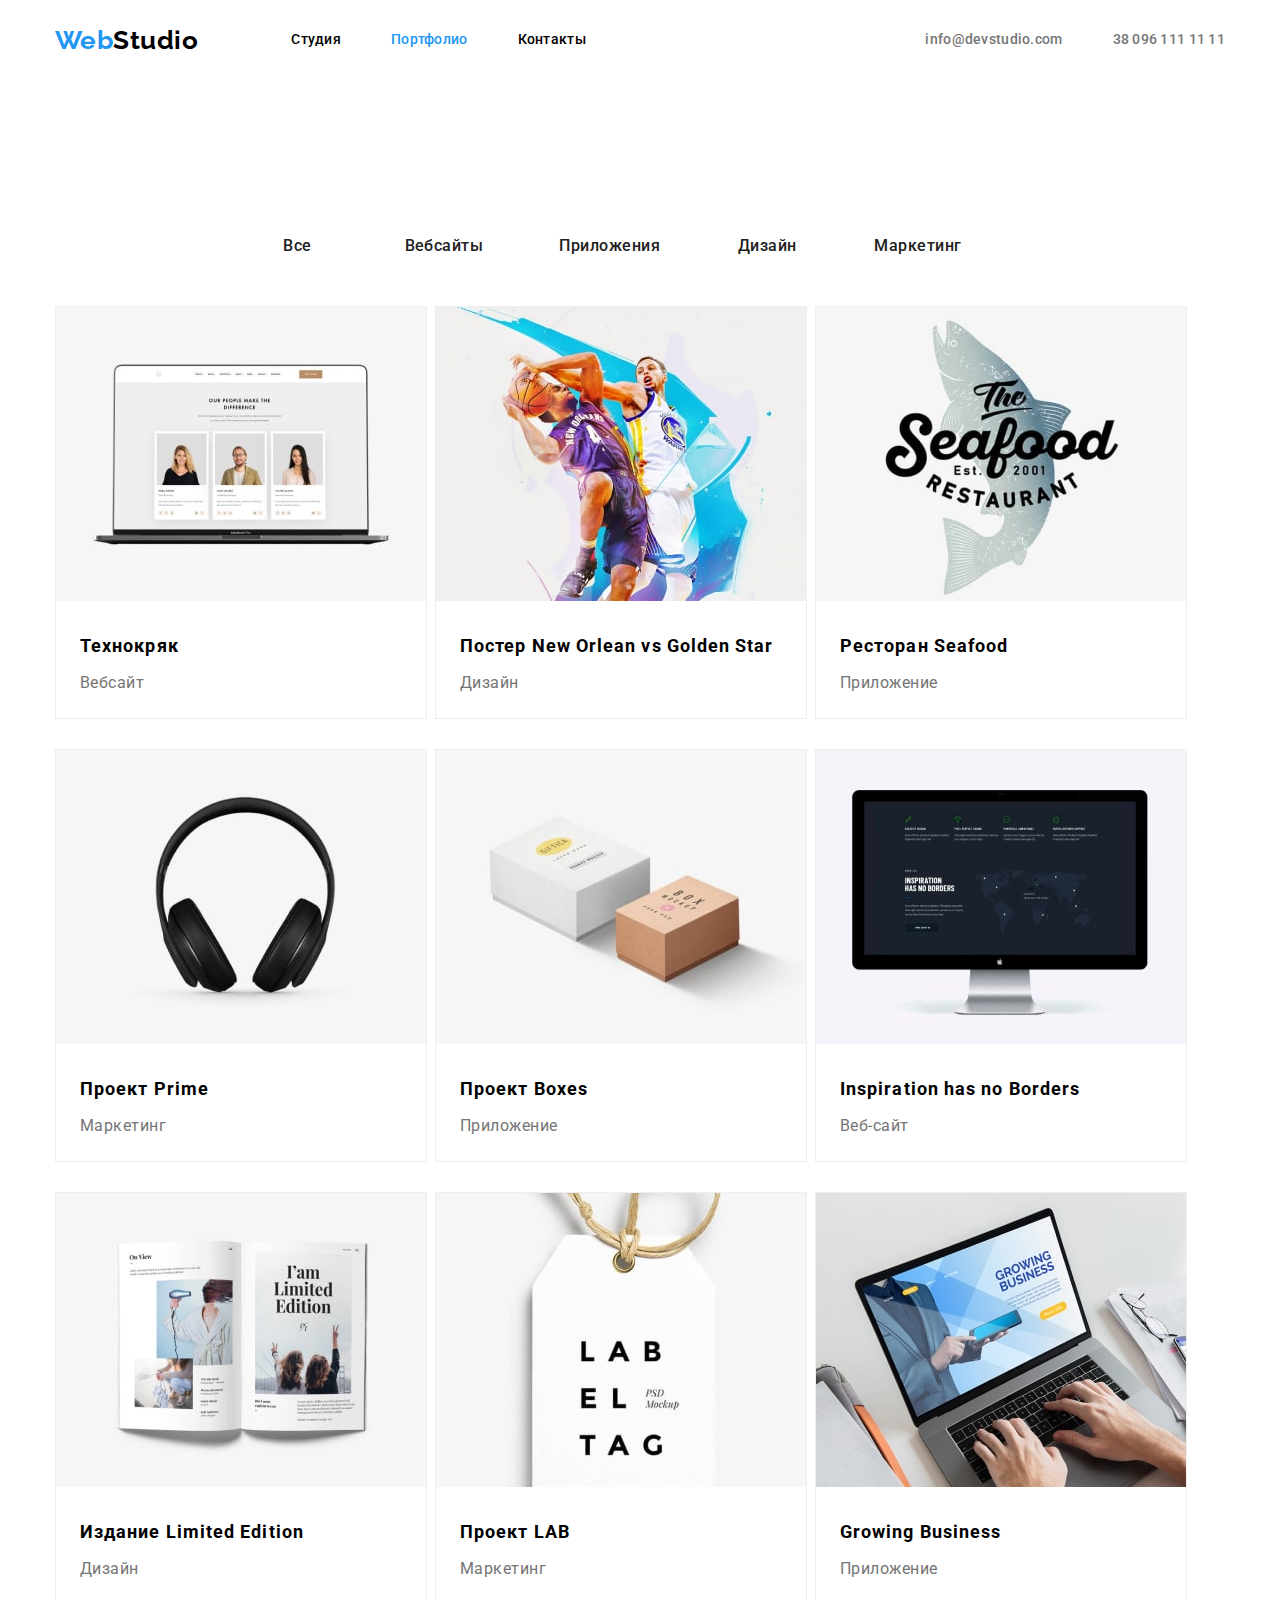
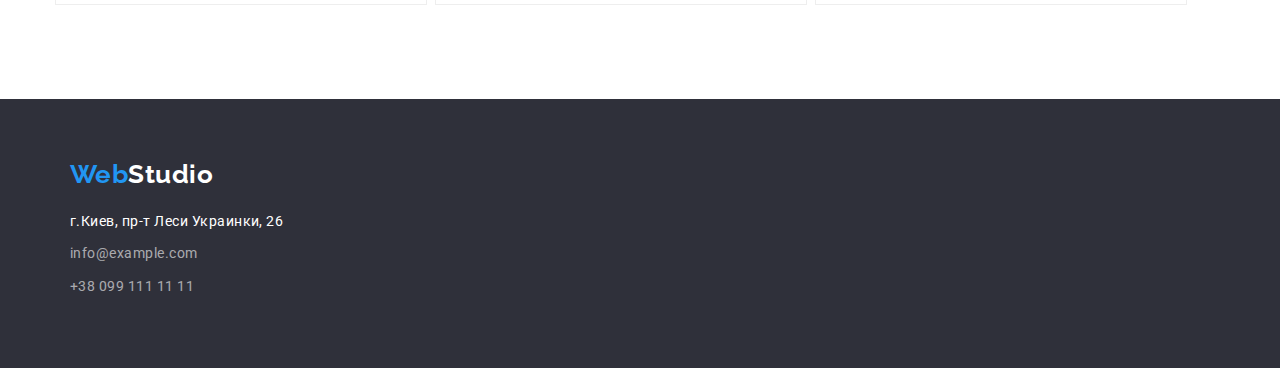
==== commit 81ca9186: "flexing" ====
--- a/portfolio.html
+++ b/portfolio.html
@@ -62,129 +62,136 @@
 
                         <li class="project-element">
                             <div class="port-frame">
-                                <a class="link" rel="preconnect" href="/">
+                                <a class="project-link link" rel="preconnect" href="/">
                                     <img class="port-img" src="./images/techno-min.jpg" alt="технокряк" width="370">
-
+                                    <div class="project-box">
                                         <h2 class="project-title">
                                             Технокряк
                                         </h2>
                                         <p class="project-p">
                                             Вебсайт
                                         </p>
-                                </a>
-                            </div>
-                        </li>
-                        <li class="project-element">
-                            <div class="port-frame">
-                                <a class="link" rel="preconnect" href="/">
+                                    </div>
+                                </a>
+                            </div>
+                        </li>
+                        <li class="project-element">
+                            <div class="port-frame">
+                                <a class="project-link link" rel="preconnect" href="/">
                                     <img class="port-img" src="./images/neworlean-min.jpg" alt="постер" width="370">
-
-                                    <h2 class="project-title">
-                                        Постер New Orlean vs Golden Star
-                                    </h2>
-                                    <p class="project-p">
-                                        Дизайн
-                                    </p>
-                                </a>
-                            </div>
-                        </li>
-                        <li class="project-element">
-                            <div class="port-frame">
-                                <a class="link" rel="preconnect" href="/">
+                                    <div class="project-box">
+                                        <h2 class="project-title">
+                                            Постер New Orlean vs Golden Star
+                                        </h2>
+                                        <p class="project-p">
+                                            Дизайн
+                                        </p>
+                                    </div>
+                                </a>
+                            </div>
+                        </li>
+                        <li class="project-element">
+                            <div class="port-frame">
+                                <a class="project-link link" rel="preconnect" href="/">
                                     <img class="port-img" src="./images/seafood-min.jpg" alt="ресторан" width="370">
-
-                                    <h2 class="project-title">
-                                        Ресторан Seafood
-                                    </h2>
-                                    <p class="project-p">
-                                        Приложение
-                                    </p>
-
-                                </a>
-                            </div>
-                        </li>
-                        <li class="project-element">
-                            <div class="port-frame">
-                                <a class="link" rel="preconnect" href="/">
+                                    <div class="project-box">
+                                        <h2 class="project-title link">
+                                            Ресторан Seafood
+                                        </h2>
+                                        <p class="project-p link">
+                                            Приложение
+                                        </p>
+                                    </div>
+                                </a>
+                            </div>
+                        </li>
+                        <li class="project-element">
+                            <div class="port-frame">
+                                <a class="project-link link" rel="preconnect" href="/">
                                     <img class="port-img" src="./images/prime-min.jpg" alt="проект" width="370">
-
-                                    <h2 class="project-title">
-                                        Проект Prime
-                                    </h2>
-                                    <p class="project-p">
-                                        Маркетинг
-                                    </p>
-                                </a>
-                            </div>
-                        </li>
-                        <li class="project-element">
-                            <div class="port-frame">
-                                <a class="link" rel="preconnect" href="/">
+                                    <div class="project-box">
+                                        <h2 class="project-title link">
+                                            Проект Prime
+                                        </h2>
+                                        <p class="project-p link">
+                                            Маркетинг
+                                        </p>
+                                    </div>
+                                </a>
+                            </div>
+                        </li>
+                        <li class="project-element">
+                            <div class="port-frame">
+                                <a class="project-link link" rel="preconnect" href="/">
                                     <img class="port-img" src="./images/boxes-min.jpg" alt="коробки" width="370">
-
-                                    <h2 class="project-title">
-                                        Проект Boxes
-                                    </h2>
-                                    <p class="project-p">
-                                        Приложение
-                                    </p>
-                                </a>
-                            </div>
-                        </li>
-                        <li class="project-element">
-                            <div class="port-frame">
-                                <a class="link" rel="preconnect" href="/">
+                                    <div class="project-box">
+                                        <h2 class="project-title link">
+                                            Проект Boxes
+                                        </h2>
+                                        <p class="project-p link">
+                                            Приложение
+                                        </p>
+                                    </div>
+                                </a>
+                            </div>
+                        </li>
+                        <li class="project-element">
+                            <div class="port-frame">
+                                <a class="project-link link" rel="preconnect" href="/">
                                     <img class="port-img" src="./images/inspiration-min.jpg" alt="вдохновение" width="370">
-
-                                    <h2 class="project-title">
-                                        Inspiration has no Borders
-                                    </h2>
-                                    <p class="project-p">
-                                        Веб-сайт
-                                    </p>
-
-                                </a>
-                            </div>
-                        </li>
-                        <li class="project-element">
-                            <div class="port-frame">
-                                <a class="link" rel="preconnect" href="/">
+                                    <div class="project-box">
+                                        <h2 class="project-title">
+                                            Inspiration has no Borders
+                                        </h2>
+                                        <p class="project-p">
+                                            Веб-сайт
+                                        </p>
+                                    </div>
+                                </a>
+                            </div>
+                        </li>
+                        <li class="project-element">
+                            <div class="port-frame">
+                                <a class="project-link link" rel="preconnect" href="/">
                                     <img class="port-img" src="./images/limited-min.jpg" alt="издание" width="370">
-
-                                    <h2 class="project-title">
-                                        Издание Limited Edition
-                                    </h2>
-                                    <p class="project-p">
-                                        Дизайн
-                                    </p>
-                                </a>
-                            </div>
-                        </li>
-                        <li class="project-element">
-                            <div class="port-frame">
-                                <a class="link" rel="preconnect" href="/">
+                                    <div class="project-box">
+                                        <h2 class="project-title">
+                                            Издание Limited Edition
+                                        </h2>
+                                        <p class="project-p">
+                                            Дизайн
+                                        </p>
+                                    </div>
+                                </a>
+                            </div>
+                        </li>
+                        <li class="project-element">
+                            <div class="port-frame">
+                                <a class="project-link link" rel="preconnect" href="/">
                                     <img class="port-img" src="./images/LAB-min.jpg" alt="лаб" width="370">
-
-                                    <h2 class="project-title">
-                                        Проект LAB
-                                    </h2>
-                                    <p class="project-p">
-                                        Маркетинг
-                                    </p>
-                                </a>
-                            </div>
-                        </li>
-                        <li class="project-element">
-                            <div class="port-frame">
-                                <a class="link" rel="preconnect" href="/">
+                                    <div class="project-box">
+                                        <h2 class="project-title">
+                                            Проект LAB
+                                        </h2>
+                                        <p class="project-p">
+                                            Маркетинг
+                                        </p>
+                                    </div>
+                                </a>
+                            </div>
+                        </li>
+                        <li class="project-element">
+                            <div class="port-frame">
+                                <a class="project-link link" rel="preconnect" href="/">
                                     <img class="port-img" src="./images/business-min.jpg" alt="бизнес" width="370">
-
-                                    <h2 class="project-title">
-                                        Growing Business
-                                    </h2>
-                                    <p class="project-p">
-                                        Приложение
-                                    </p>
+                                    <div class="project-box">
+                                        <h2 class="project-title">
+                                            Growing Business
+                                        </h2>
+                                        <p class="project-p">
+                                            Приложение
+                                        </p>
+                                    </div>
                                 </a>
                             </div>
                         </li>
--- a/css/styles.css
+++ b/css/styles.css
@@ -26,15 +26,12 @@
 .all-body {
     
     margin: 0 auto;
-    padding-left: 15px;
-    padding-right: 15px;
     font-family: 'Roboto';
     font-style: normal;
     font-weight: 500;
     line-height: 1.5;
     letter-spacing: 0.03em;
     background-color: var(--hero-button);
-    margin-left: 100px;
 
 }
 
@@ -60,8 +57,6 @@
 
 .page-header {
     
-    padding-top: 32px;
-    padding-bottom: 32px;
     border: 1px solid #ECECEC;
 }
 .site-nav {
@@ -71,8 +66,7 @@
 }
 
 .logo-link {
-    margin-top: 24px;
-    margin-bottom: 25px;
+
 
     font-family: 'Raleway';
     font-style: normal;
@@ -99,6 +93,7 @@
 
 .auth-list {
     display: flex;
+
     font-family: 'Roboto', sans-serif;
     font-style: normal;
     font-size: 14px;
@@ -109,6 +104,7 @@
 }
 .site-list {
     margin-left: 93px;
+
     display: flex;
     text-align: center;
     font-size: 14px;
@@ -150,10 +146,13 @@
 .list {
     list-style: none;
 }
+.link {
+    text-decoration: none;
+}
 
 .site-element {
 
-    margin-right: 50px;
+    
     
 }
 
@@ -181,11 +180,12 @@
 
 .site-links {
     display: block;
+    padding-top: 32px;
+    padding-bottom: 32px;
+
     line-height: 1.14;
     color: var(--title-text-color);
     text-decoration: none;
-    padding-top: 32px;
-    padding-bottom: 32px;
 }
 
 .site-links.current {
@@ -198,7 +198,7 @@
 }
 
 .container {
-    width: 1230px;
+    width: 1200px;
     margin-left: auto;
     margin-right: auto;
     padding-left: 15px;
@@ -334,12 +334,6 @@
     margin-right: 0;
 }
 
-.section-img {
-    display: block;
-    margin-bottom: 30px;
-    margin-right: 30px;
-    text-align: center;
-}
 
 .command {
     background-color: #F5F4FA;
@@ -352,27 +346,39 @@
 
 .command-list {
     display: flex;
-    justify-content: space-between;
     list-style: none;
     margin-right: 30px;
     margin: 0px;
 }
+.command-list .command-element + .command-element{
+margin-left: 30px;
+}
 .command-list .command-element:last-child{
-margin-right: 0;
-}
-
+    margin-left: 30px;
+    margin-right: 0px;
+}
+
+.command-link {
+    color: var(--section-title);
+}
 .command-frame {
     background-color: var(--hero-button);
-    margin-bottom: 94px;
     display: inline-block;
     box-sizing: content-box;
     box-shadow: 0px 1px 3px rgba(0, 0, 0, 0.12), 0px 1px 1px rgba(0, 0, 0, 0.14), 0px 2px 1px rgba(0, 0, 0, 0.2);
     border-radius: 0px 0px 4px 4px;
 }
+.command-box {
+    padding-top: 30px;
+    padding-left: 62px;
+    padding-bottom: 30px;
+    padding-right: 61px;
+
+}
 
 .command-img {
     display: block;
-    margin-bottom: 30px;
+    
 }
 
 .command-title {
@@ -380,7 +386,6 @@
     font-size: 36px;
     line-height: 1.16;
     text-align: center;
-
     color: var(--section-title);
     padding-top: 94px;
     margin-bottom: 50px;
@@ -388,7 +393,6 @@
 }
 
 .command-worker {
-    text-align: center;
     font-size: 16px;
     line-height: 1.18;
     margin-bottom: 10px;
@@ -397,18 +401,17 @@
 }
 
 .command-p {
-    text-align: center;
     font-weight: 400;
     font-size: 16px;
     line-height: 1.18;
     color: var(--portfolio-project-p);
-    margin-bottom: 30px;
+    
 }
 
 .footer {
-    
-    height: 252px;
     padding-top: 60px;
+    padding-bottom: 60px;
+
     background-color: #2F303A;
     ;
     color: var(--hero-button);
@@ -523,25 +526,30 @@
     display: flex;
     justify-content: center;
     margin-right: 52px;
+    list-style: none;
+    
+}
+.button-element {
+    
+}
+.button-list .button-element + .button-element{
+    margin-left: 8px;
+}
+
+.port-header {
+    
+    
+}
+.button-section {
     padding-top: 94px;
-    list-style: none;
-}
-.button-list .button-element+.button-element {
-    margin-left: 8px;
-}
-
-.port-header {
-    
-    padding-top: 32px;
-    padding-bottom: 32px;
-    border: 1px solid #ECECEC;
-}
-.button-section {
-    
-    padding-bottom: 50px;
-    
+    padding-bottom: 64px;
 }
 .port-button {
+    padding-top: 6px;
+    padding-bottom: 6px;
+    padding-right: 22px;
+    padding-left: 22px;
+
     font-family: 'Roboto';
     font-style: normal;
     font-weight: 500;
@@ -566,11 +574,12 @@
 }
 .port-frame {
     background-color: var(--hero-button);
-    margin-bottom: 94px;
     display: inline-block;
     box-sizing: content-box;
     border: 1px solid #EEEEEE;
 }
+.button-section .port-frame
+
 
 .project-list a {
 
@@ -582,21 +591,34 @@
     flex-wrap: wrap;
     list-style: none
 }
-.project-element {
+ .project-element {
+    margin-bottom: 30px;
     width: 380px;
-    margin-right: 30px;
-}
+}
+.project-element:hover {
+    background-color: var(--accent-color);
+    color: var(--hero-button);
+}
+
 .project-element:nth-child(3n) {
     
     margin-right: 0px;
 }
+
 .port-img {
-    margin-bottom: 20px;
+
 }
 
 .border {
     
 }
+.project-box {
+    padding-top: 20px;
+    padding-left: 24px;
+    padding-bottom: 20px;
+    padding-right: 24px;
+}
+
 
 .project-title {
 
@@ -606,7 +628,7 @@
     color: var(--title-text-color);
     letter-spacing: 0.06em;
     margin-bottom: 4px;
-    
+    text-decoration: none;
 
 }
 
@@ -615,21 +637,7 @@
     font-size: 16px;
     line-height: 1.87;
     color: var(--portfolio-project-p);
-    margin-bottom: 20px;
-    
-
-}
-.port-footer {
-    
-        
-        height: 252px;
-        padding-top: 60px;
-        padding-left: 215px;
-        
-        background-color: #2F303A;
-        ;
-        color: var(--hero-button);
-}
-.footer-list {
-    
-}+    text-decoration: none;
+    
+
+}
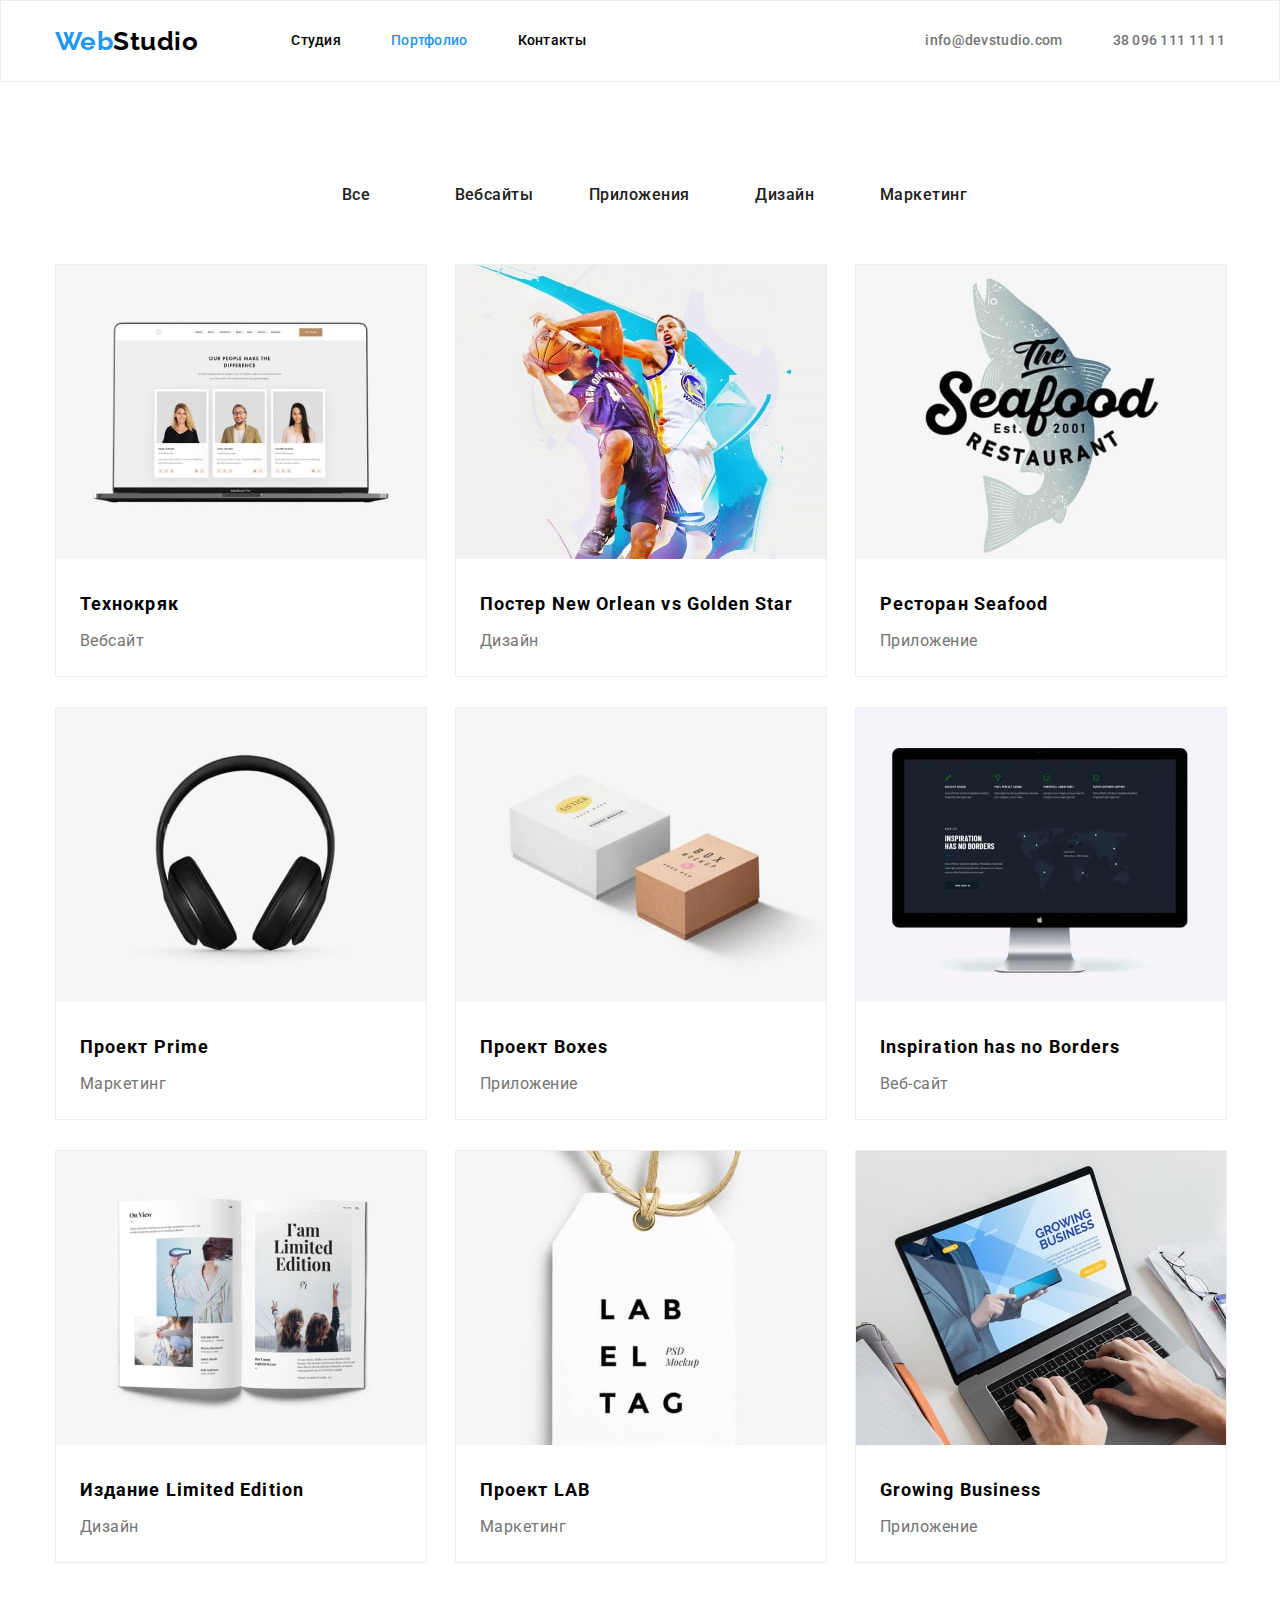
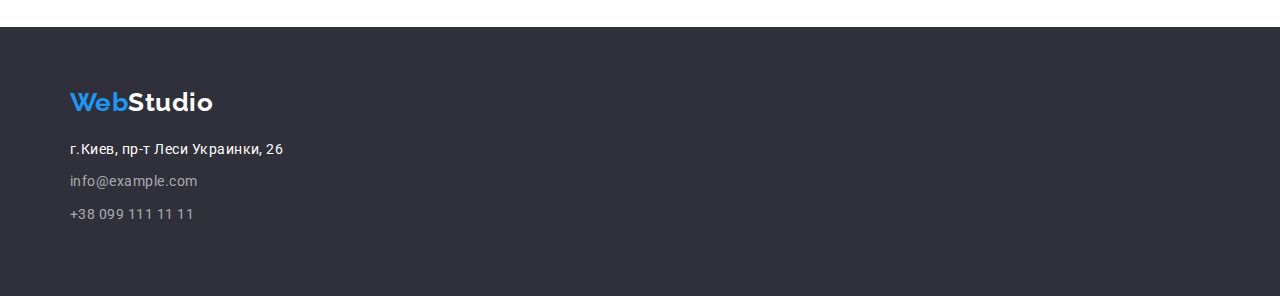
==== commit 0350e765: "generalFlexing" ====
--- a/portfolio.html
+++ b/portfolio.html
@@ -19,7 +19,7 @@
 
 <body class="all-body">
     <!--The head of the site-->
-    <header class="port-header">
+    <header class="page-header">
         <div class="container site-nav">
             <nav class="site-nav">
                     <a href="/" class="logo-link">
--- a/css/styles.css
+++ b/css/styles.css
@@ -35,6 +35,21 @@
 
 }
 
+.visually-hidden {
+    position: absolute;
+    width: 1px;
+    height: 1px;
+    margin: -1px;
+    border: 0;
+    padding: 0;
+    
+    white-space: nowrap;
+    clip-path: inset(100%);
+    clip: rect(0 0 0 0);
+    overflow: hidden;
+
+}
+
 .list {
     padding: 0;
     margin: 0;
@@ -219,12 +234,11 @@
     
     background-color: #2F303A;
     text-align: center;
+    padding-top: 200px;
     padding-bottom: 200px;
 }
 
 .hero-title {
-    padding-top: 200px;
-    margin-bottom: 0;
     font-weight: 900;
     font-size: 44px;
     line-height: 1.36;
@@ -235,6 +249,9 @@
 }
 
 .hero-button {
+    padding: 10px 32px;
+    min-width: 130px;
+
     font-family: 'Roboto';
     font-style: normal;
     font-weight: 700;
@@ -245,10 +262,7 @@
     color: var(--portfolio-text-button);
     display: inline-block;
     border-radius: 4px;
-    padding: 11px 34px;
-    min-width: 130px;
     border: none;
-
     cursor: pointer;
 
 
@@ -310,8 +324,8 @@
 
 .section {
     background-color: var(--hero-button);
-    padding-bottom: 92px;
     text-align: center;
+    padding-bottom: 94px;
 
 }
 
@@ -327,7 +341,7 @@
 
 .section-list {
     display: flex;
-    justify-content: space-between;
+    gap: 30px;
     list-style: none
 }
 .section-list .section-element:last-child {
@@ -336,27 +350,20 @@
 
 
 .command {
-    background-color: #F5F4FA;
     color: var(--section-title);
+    padding-top: 94px;
     padding-bottom: 94px;
-    
-    padding-bottom: 94px;
 
 }
 
 .command-list {
     display: flex;
+    gap: 30px;
     list-style: none;
-    margin-right: 30px;
-    margin: 0px;
-}
-.command-list .command-element + .command-element{
-margin-left: 30px;
-}
-.command-list .command-element:last-child{
-    margin-left: 30px;
-    margin-right: 0px;
-}
+    
+}
+
+
 
 .command-link {
     color: var(--section-title);
@@ -369,10 +376,11 @@
     border-radius: 0px 0px 4px 4px;
 }
 .command-box {
+    text-align: center;
     padding-top: 30px;
-    padding-left: 62px;
+    padding-left: 10px;
     padding-bottom: 30px;
-    padding-right: 61px;
+    padding-right: 10px;
 
 }
 
@@ -387,12 +395,12 @@
     line-height: 1.16;
     text-align: center;
     color: var(--section-title);
-    padding-top: 94px;
     margin-bottom: 50px;
 
 }
 
 .command-worker {
+    font-weight: inherit;
     font-size: 16px;
     line-height: 1.18;
     margin-bottom: 10px;
@@ -504,9 +512,6 @@
 }
 
 
-.visually-hidden {
-    color: transparent;
-}
 
 .port-body {
     
@@ -525,16 +530,14 @@
 .button-list {
     display: flex;
     justify-content: center;
-    margin-right: 52px;
+    gap: 8px;
     list-style: none;
+    margin-bottom: 50px;
     
 }
 .button-element {
-    
-}
-.button-list .button-element + .button-element{
-    margin-left: 8px;
-}
+}
+
 
 .port-header {
     
@@ -545,10 +548,9 @@
     padding-bottom: 64px;
 }
 .port-button {
-    padding-top: 6px;
-    padding-bottom: 6px;
-    padding-right: 22px;
-    padding-left: 22px;
+
+    padding: 6px 22px;
+    min-width: 130px;
 
     font-family: 'Roboto';
     font-style: normal;
@@ -559,8 +561,6 @@
     background-color: var(--hero-button);
     color: var(--portfolio-text-button);
     border-radius: 4px;
-    padding: 11px 34px;
-    min-width: 130px;
     border: none;
     cursor: pointer;
 }
@@ -589,21 +589,13 @@
 .project-list {
     display: flex;
     flex-wrap: wrap;
-    list-style: none
+    list-style: none;
+    gap: 30px;
 }
  .project-element {
-    margin-bottom: 30px;
-    width: 380px;
-}
-.project-element:hover {
-    background-color: var(--accent-color);
-    color: var(--hero-button);
-}
-
-.project-element:nth-child(3n) {
-    
-    margin-right: 0px;
-}
+    width: 370px;
+}
+
 
 .port-img {
 
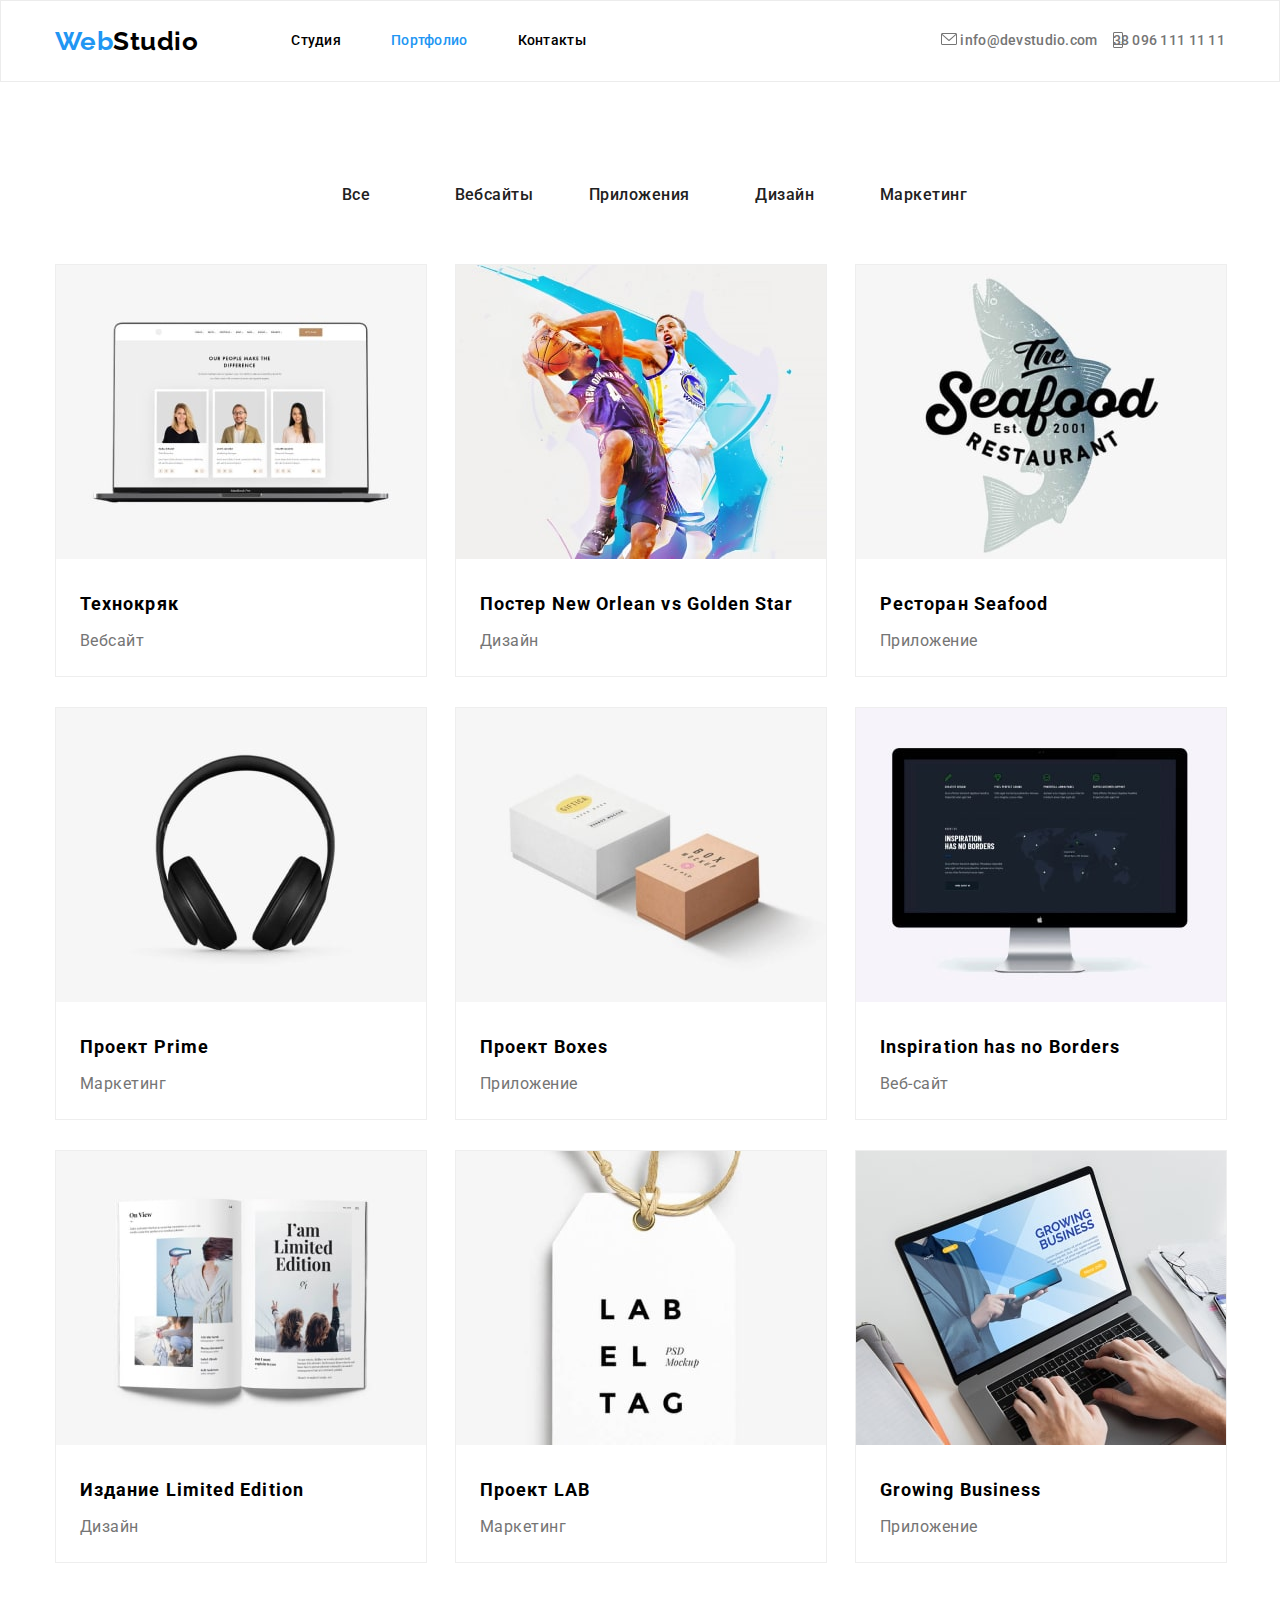
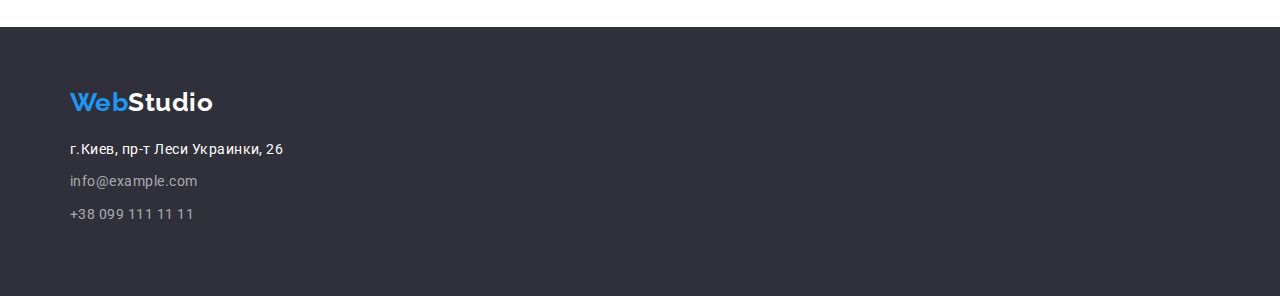
==== commit a8edc46c: "big one" ====
--- a/portfolio.html
+++ b/portfolio.html
@@ -20,29 +20,30 @@
 <body class="all-body">
     <!--The head of the site-->
     <header class="page-header">
-        <div class="container site-nav">
-            <nav class="site-nav">
-                    <a href="/" class="logo-link">
-                        Web<span class="logo-accent">Studio</span>
-                    </a>
-
-                    <ul class="site-list">
-                        <li class="site-element"><a class="site-link" href="./index.html">Студия</a></li>
-                        <li class="site-element"><a class="site-links current" href="./portfolio.html">Портфолио</a></li>
-                        <li class="site-element"><a class="site-links" href="/">Контакты</a></li>
-                    </ul>
-
-            </nav>
-                    <ul class="auth-list">
-                        <li>
-                            <a class="auth-email" href="info@devstudio.com">info@devstudio.com</a>
-                        </li>
-                        <li>
-                            <a class="auth-phone" href="380961111111">38 096 111 11 11</a>
-                        </li>
-
-                    </ul>
-        </div>
+                <div class="container site-nav">
+                    <nav class="site-nav">
+                            <a href="/" class="logo-link">
+                                Web<span class="logo-accent">Studio</span>
+                            </a>
+
+                            <ul class="site-list">
+                                <li class="site-element"><a class="site-link" href="./index.html">Студия</a></li>
+                                <li class="site-element"><a class="site-links current" href="./portfolio.html">Портфолио</a></li>
+                                <li class="site-element"><a class="site-links" href="/">Контакты</a></li>
+                            </ul>
+
+                    </nav>
+                            <ul class="auth-list">
+                                <li>
+                                    <a class="auth-email" href="info@devstudio.com">    info@devstudio.com</a>
+                                </li>
+                                <li>
+                                    <a class="auth-phone" href="380961111111">38 096 111 11 11</a>
+                                </li>
+
+                            </ul>
+        
+                </div>
     </header>
 
         <main>
--- a/css/styles.css
+++ b/css/styles.css
@@ -141,16 +141,43 @@
     text-decoration: none;
 }
 
+
+.auth-email::before {
+    content: "";
+    display: inline-block;
+    width: 16px;
+    height: 12px;
+    margin-left: 10px;
+    background-position: center;
+    background-size: contain;
+    background-repeat: no-repeat;
+    background-image: url(../images/envelope-normal.svg);
+
+}
+
+
 .auth-email:hover,
 .auth-email:focus {
     color: var(--accent-color);
 }
-
+.auth-email::before:hover,
+.auth-email::before:focus {
+    background-image: url(../images/envelope.svg);
+}
 .auth-phone {
     line-height: 1.14;
     color: #757575;
     text-decoration: none;
     margin-left: 50px;
+}
+.auth-phone {
+    content: "";
+    width: 10px;
+    height: 16px;
+    margin-left: 15px;
+    background-size: contain;
+    background-repeat: no-repeat;
+    background-image: url(../images/vector.svg);
 }
 
 .auth-phone:hover,
@@ -231,11 +258,17 @@
 }
 
 .hero {
-    
-    background-color: #2F303A;
     text-align: center;
     padding-top: 200px;
     padding-bottom: 200px;
+
+    background-color: #2F303A;
+
+    background-image: url(../images/background.jpg);
+    box-shadow: inset 0 0 0 1000px rgba(47, 48, 58, 0.4);
+    
+    background-repeat: no-repeat;
+    
 }
 
 .hero-title {
@@ -295,7 +328,34 @@
 .features-list {
     display: flex;
     justify-content: space-between;
-    list-style: none
+    list-style: none;
+    position: relative;
+}
+.features-element::before {
+    display: block;
+    content: "";
+    height: 120px;
+
+
+    background-color: var(--portfolio-button);
+    background-image: url(../images/features4.svg);
+    
+    background-repeat: no-repeat;
+    background-position: center;
+
+
+}
+.icon-scanner::before{
+    background-image: url(../images/features1.svg);
+}
+.icon-clock::before {
+    background-image: url(../images/features2.svg);
+}
+.icon-diagram::before {
+    background-image: url(../images/features3.svg);
+}
+.icon-cosmos::before {
+    background-image: url(../images/features4.svg);
 }
 .features .features-element:last-child {
     margin-right: 0;
@@ -362,7 +422,6 @@
     list-style: none;
     
 }
-
 
 
 .command-link {
@@ -383,6 +442,21 @@
     padding-right: 10px;
 
 }
+.command-box::after {
+    display: block;
+    
+    font-weight: 400;
+    font-size: 16px;
+    line-height: 1.18;
+    color: var(--portfolio-project-p);
+    
+    width: 44px;
+    content: "";
+    height: 44px;
+    outline: 1px solid black;
+    }
+
+
 
 .command-img {
     display: block;
@@ -408,12 +482,25 @@
 
 }
 
-.command-p {
-    font-weight: 400;
-    font-size: 16px;
-    line-height: 1.18;
-    color: var(--portfolio-project-p);
-    
+
+.command-social {
+ 
+}
+.networks-list {
+    display: flex;
+
+}
+.inst {
+    background-image: url(../images/inst-hover.svg);
+}
+.twit {
+    background-image: url(../images/twit.svg);
+}
+.facebook {
+    background-image: url(../images/facebook.svg);
+}
+.in {
+    background-image: url(../images/in.svg);
 }
 
 .footer {
